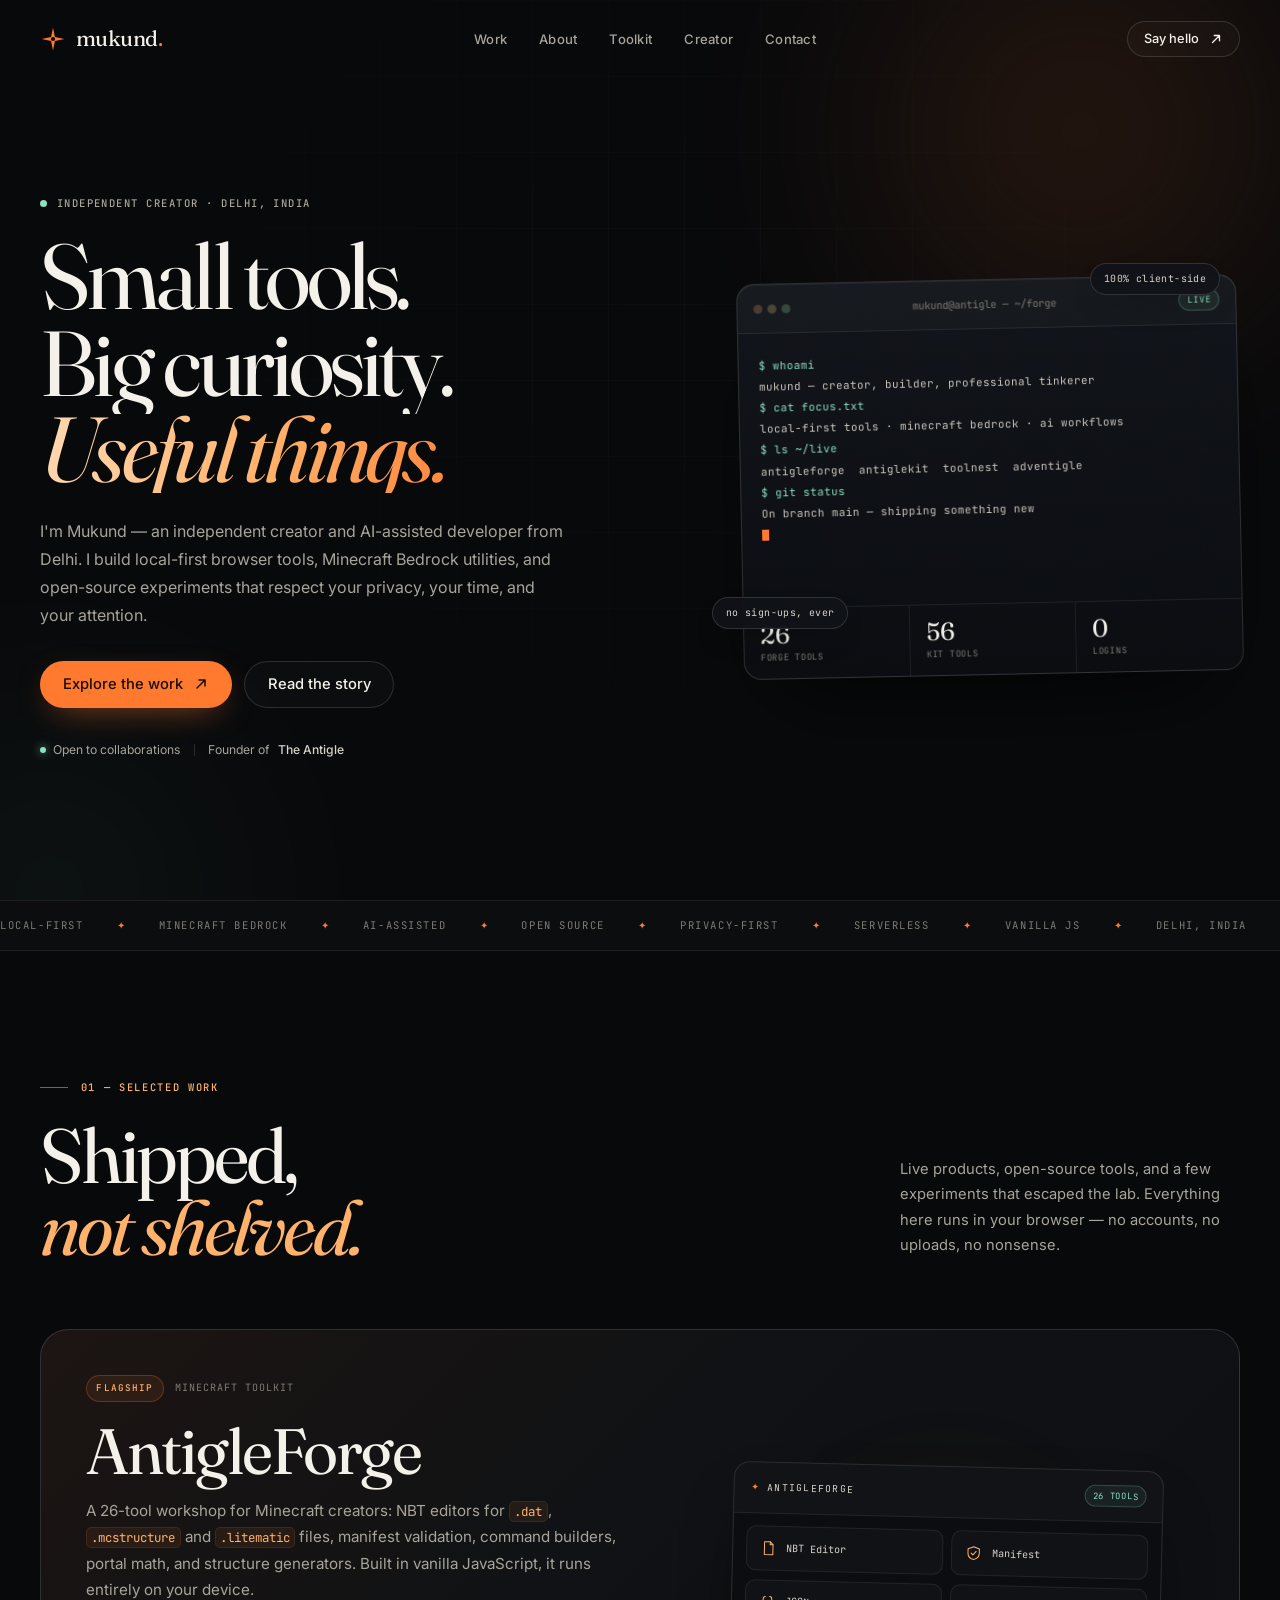
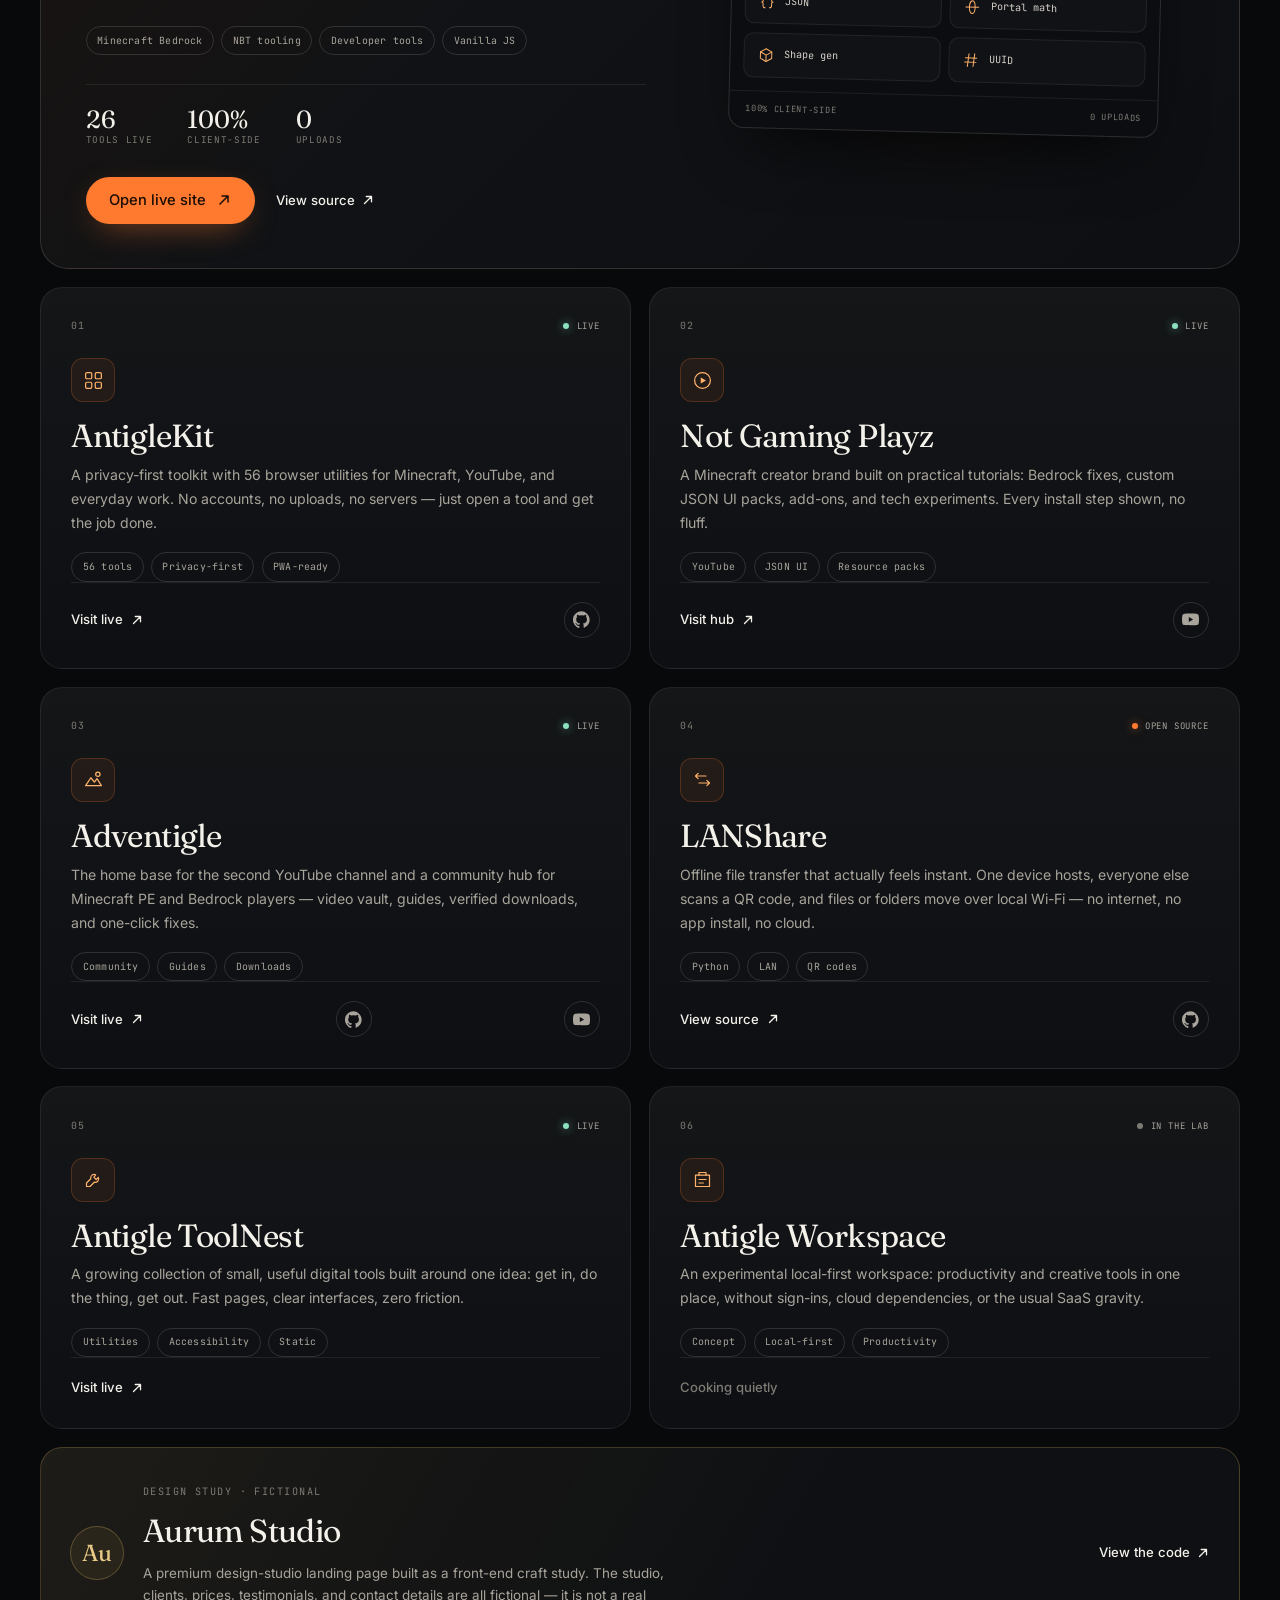
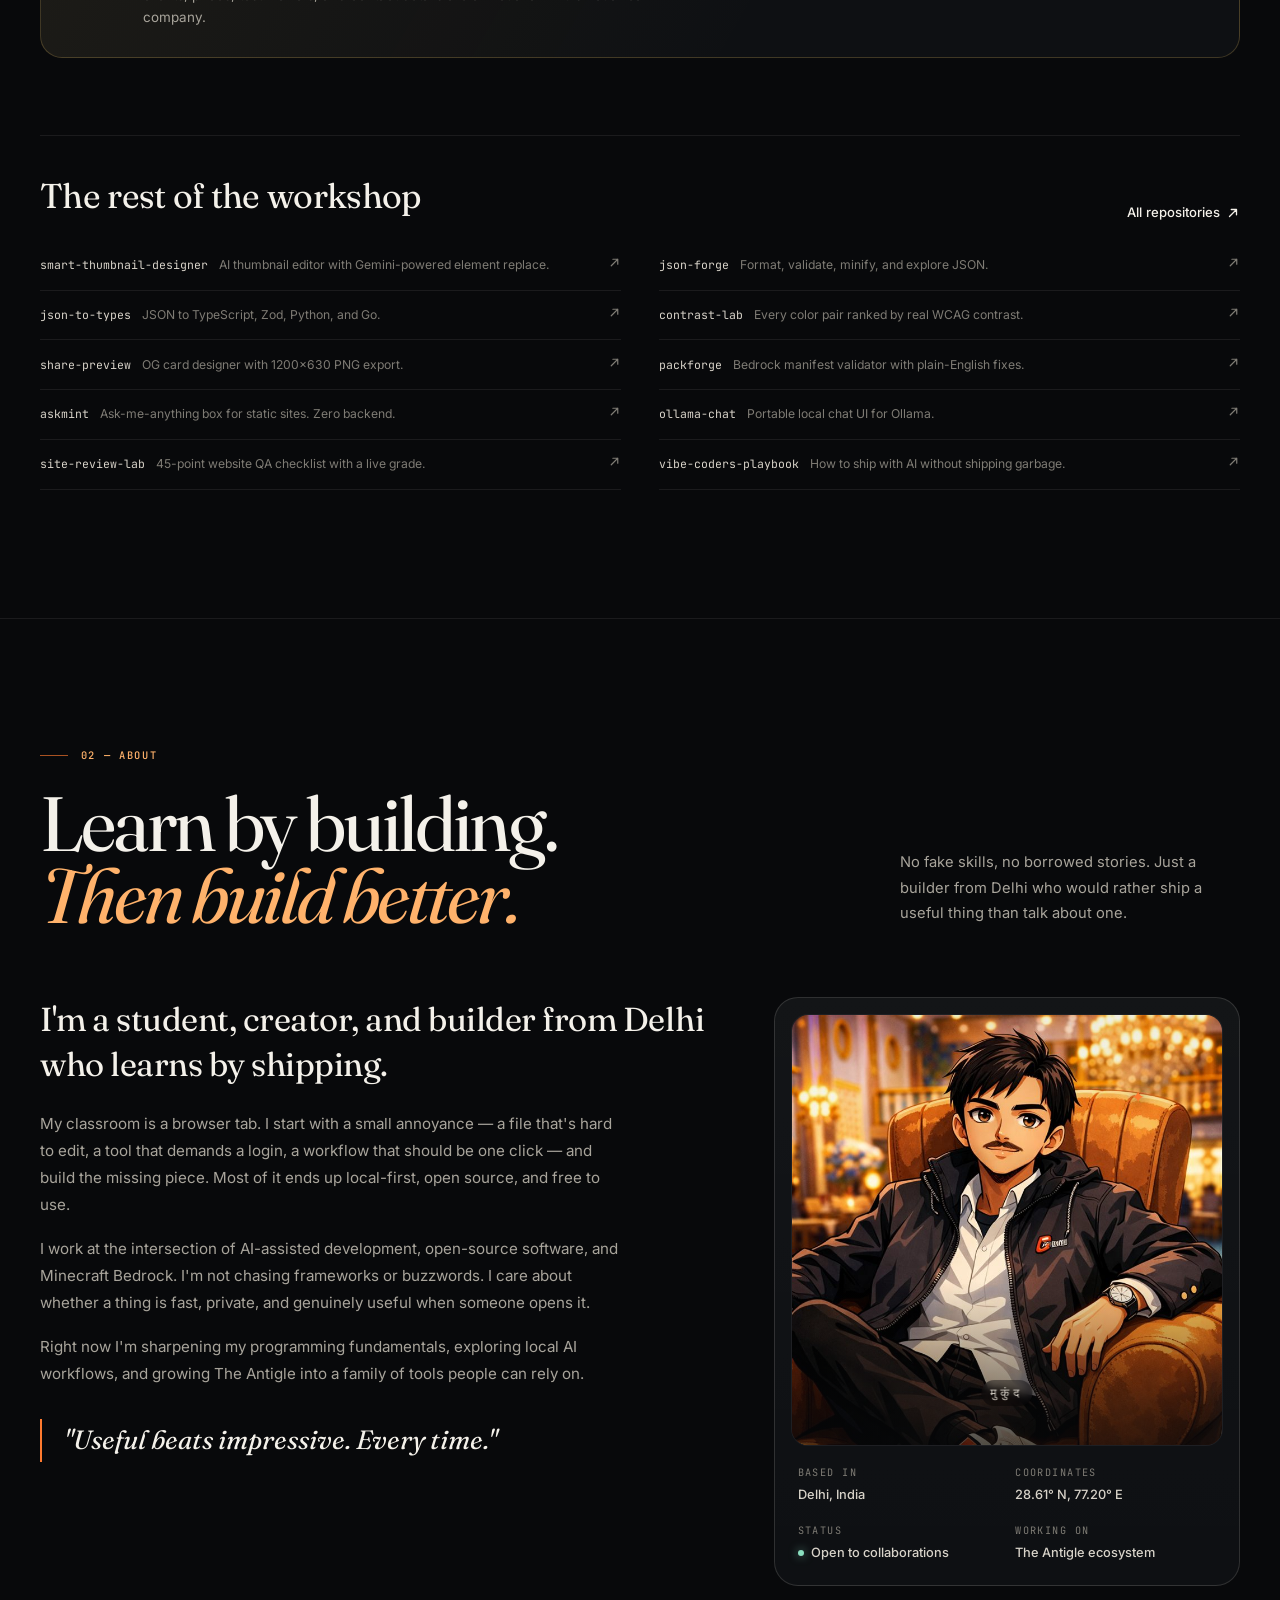
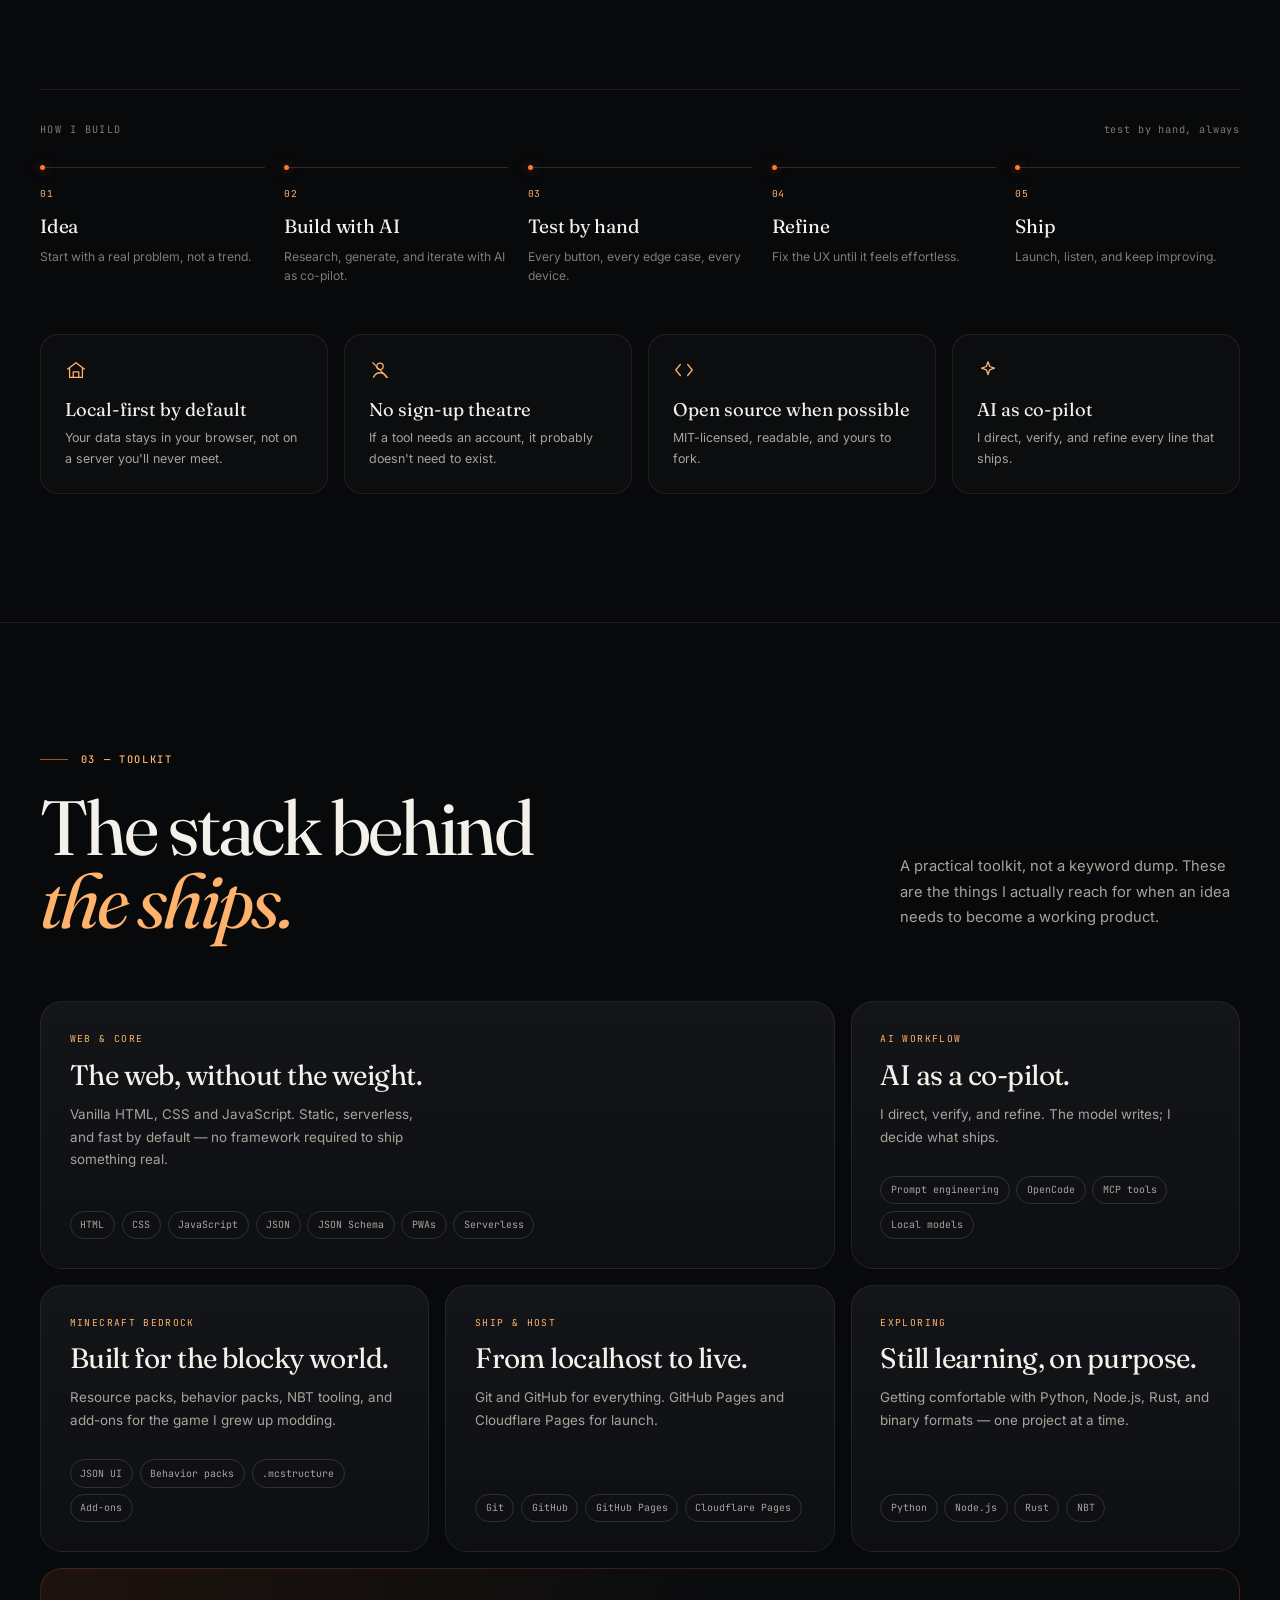
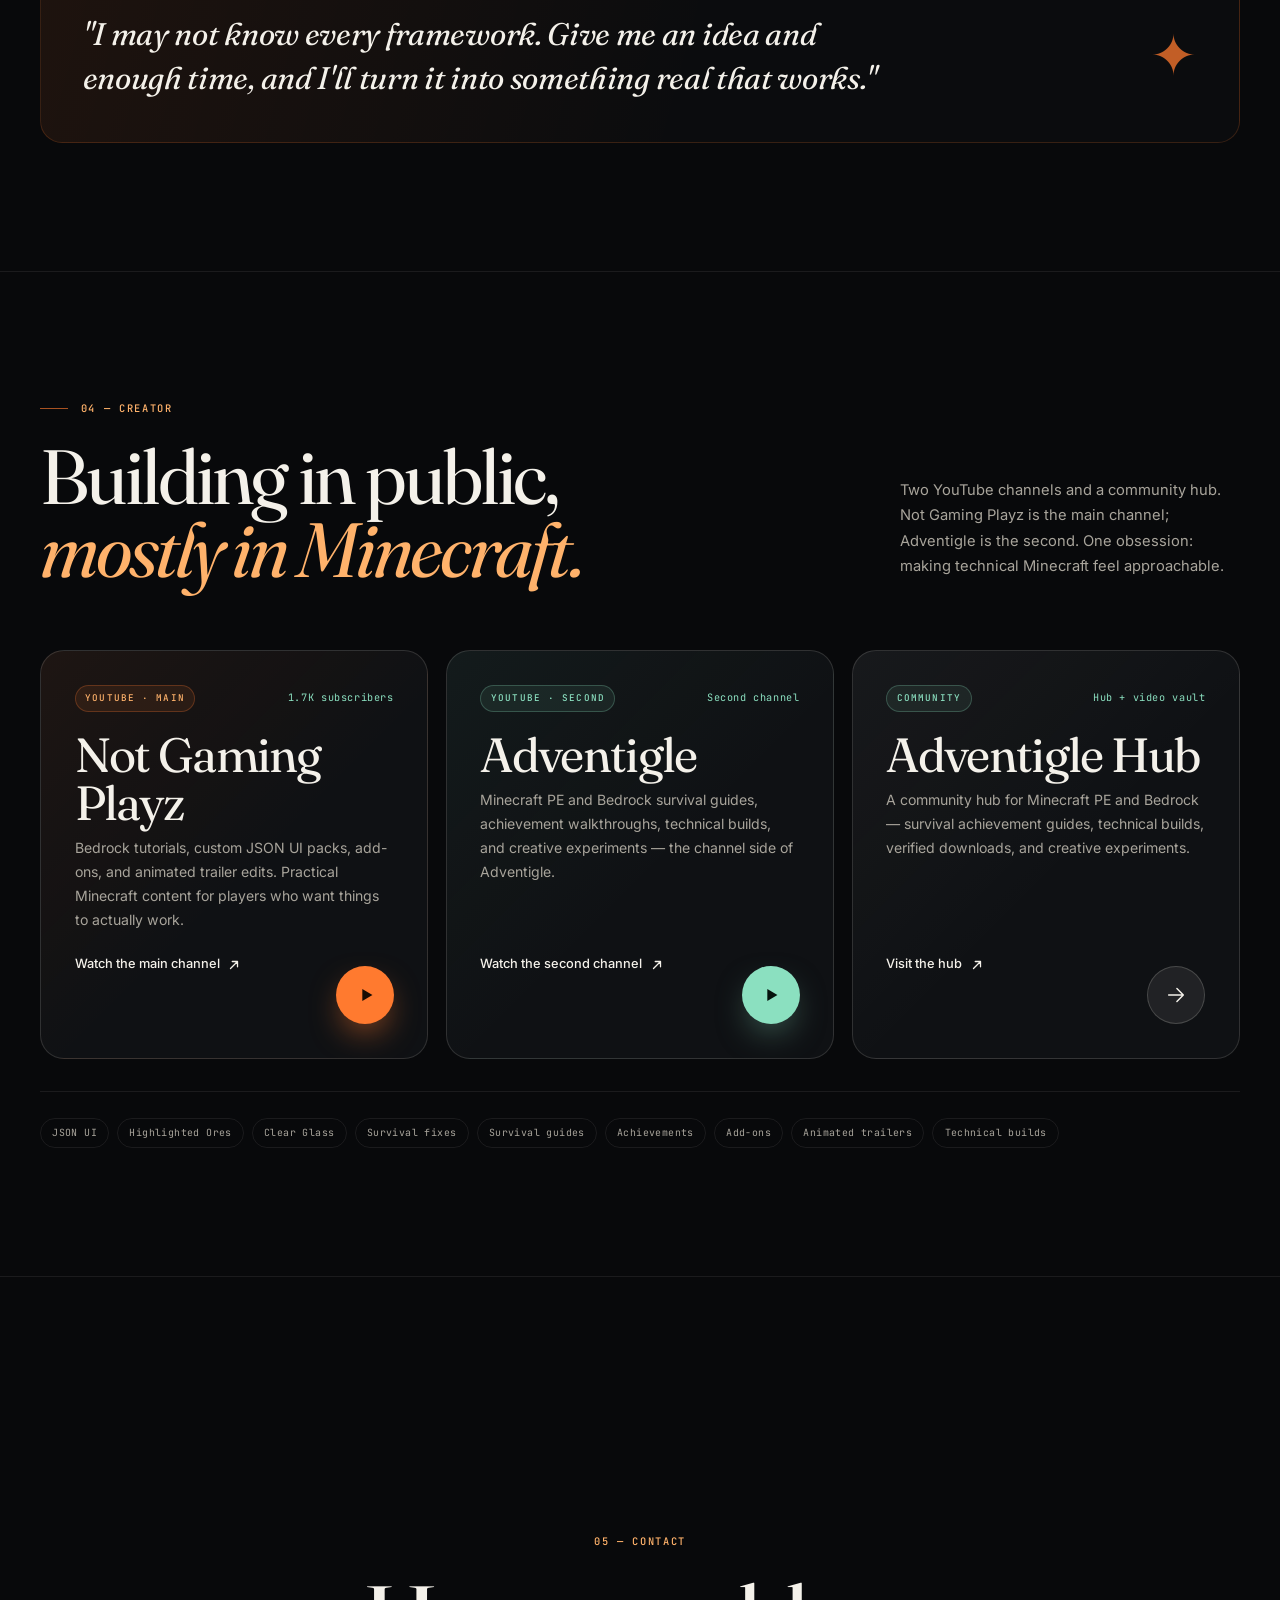
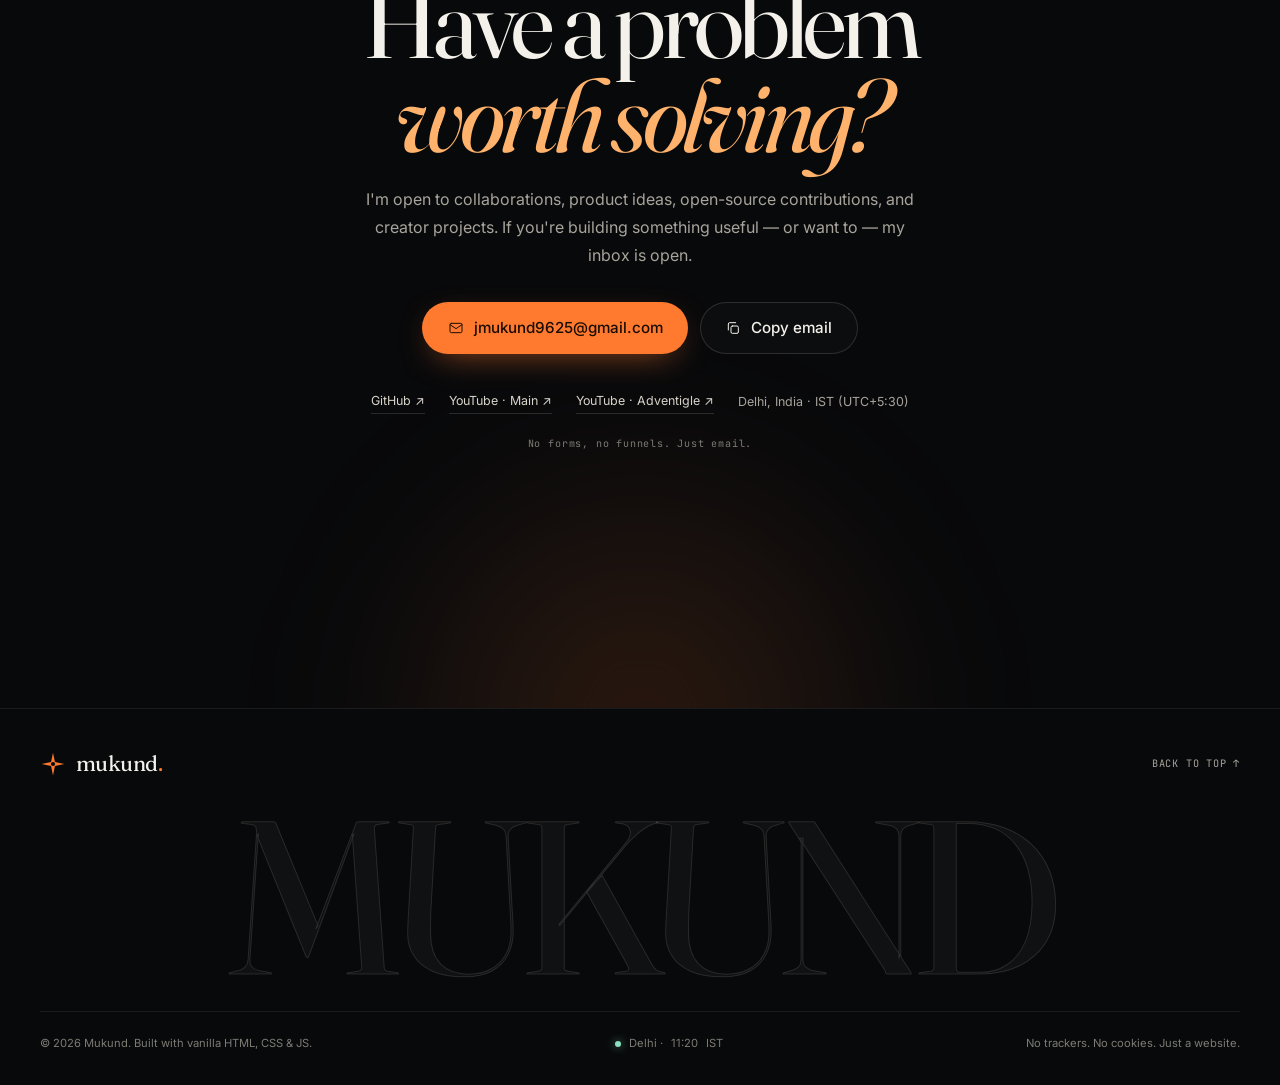
==== index.html @ a10d0729 "Add files via upload" ====
<!DOCTYPE html>
<html lang="en">
<head>
  <meta charset="UTF-8">
  <meta name="viewport" content="width=device-width, initial-scale=1.0">
  <title>Mukund — Independent Creator &amp; AI-Assisted Developer</title>
  <meta name="description" content="Mukund is an independent creator and AI-assisted developer from Delhi, building local-first browser tools, Minecraft Bedrock utilities, and open-source experiments under The Antigle. Creator of Not Gaming Playz and Adventigle.">
  <meta name="author" content="Mukund">
  <meta name="theme-color" content="#08090b">

  <meta property="og:type" content="website">
  <meta property="og:title" content="Mukund — Small tools. Big curiosity. Useful things.">
  <meta property="og:description" content="Independent creator and AI-assisted developer from Delhi. Building local-first browser tools, Minecraft Bedrock utilities, and open-source experiments. Creator of Not Gaming Playz and Adventigle.">
  <meta property="og:image" content="assets/og.png">
  <meta property="og:image:width" content="1200">
  <meta property="og:image:height" content="630">
  <meta property="og:site_name" content="Mukund">
  <meta name="twitter:card" content="summary_large_image">
  <meta name="twitter:title" content="Mukund — Small tools. Big curiosity. Useful things.">
  <meta name="twitter:description" content="Independent creator and AI-assisted developer from Delhi. Building local-first browser tools, Minecraft Bedrock utilities, and open-source experiments. Creator of Not Gaming Playz and Adventigle.">
  <meta name="twitter:image" content="assets/og.png">

  <link rel="icon" type="image/svg+xml" href="assets/favicon.svg">
  <link rel="preconnect" href="https://fonts.googleapis.com">
  <link rel="preconnect" href="https://fonts.gstatic.com" crossorigin>
  <link href="https://fonts.googleapis.com/css2?family=Fraunces:ital,opsz,wght@0,9..144,300..600;1,9..144,300..600&family=Inter:wght@400;500;600&family=JetBrains+Mono:wght@400;500&display=swap" rel="stylesheet">
  <link rel="stylesheet" href="css/styles.css">
  <script>document.documentElement.classList.add('js');</script>

  <script type="application/ld+json">
  {
    "@context": "https://schema.org",
    "@type": "Person",
    "name": "Mukund",
    "alternateName": "mukund-buddy",
    "jobTitle": "Independent Creator & AI-Assisted Developer",
    "description": "Independent creator and AI-assisted developer from Delhi building local-first browser tools, Minecraft Bedrock utilities, and open-source experiments under The Antigle. Creator of Not Gaming Playz and Adventigle.",
    "email": "mailto:jmukund9625@gmail.com",
    "address": {
      "@type": "PostalAddress",
      "addressLocality": "Delhi",
      "addressCountry": "IN"
    },
    "sameAs": [
      "https://github.com/mukund-buddy",
      "https://www.youtube.com/@notgamingplayz",
      "https://www.youtube.com/@adventigle",
      "https://not-gaming-playz.pages.dev/",
      "https://antigleforge.pages.dev/",
      "https://mukund-buddy.github.io/AntigleKit/",
      "https://mukund-buddy.github.io/Adventigle/index.html"
    ]
  }
  </script>
</head>
<body id="top">
  <a class="skip-link" href="#main">Skip to content</a>

  <header class="site-header">
    <div class="header-inner container">
      <a class="brand" href="#top" aria-label="Mukund — back to top">
        <svg class="brand-mark" viewBox="0 0 32 32" fill="none" aria-hidden="true">
          <path d="M16 2l2.4 11.6L30 16l-11.6 2.4L16 30l-2.4-11.6L2 16l11.6-2.4L16 2z" fill="currentColor"/>
          <circle cx="16" cy="16" r="2.6" fill="#08090b"/>
        </svg>
        <span class="brand-name">mukund<span class="brand-dot">.</span></span>
      </a>

      <nav class="site-nav" aria-label="Primary">
        <a href="#work">Work</a>
        <a href="#about">About</a>
        <a href="#toolkit">Toolkit</a>
        <a href="#creator">Creator</a>
        <a href="#contact">Contact</a>
      </nav>

      <div class="header-actions">
        <a class="btn btn-small btn-ghost header-cta" href="mailto:jmukund9625@gmail.com">
          Say hello
          <svg viewBox="0 0 16 16" fill="none" stroke="currentColor" stroke-width="1.5" stroke-linecap="round" stroke-linejoin="round" aria-hidden="true"><path d="M4 12L12 4M6 4h6v6"/></svg>
        </a>
        <button class="menu-toggle" type="button" aria-expanded="false" aria-controls="mobile-menu" aria-label="Open menu">
          <span class="menu-line"></span>
          <span class="menu-line"></span>
        </button>
      </div>
    </div>
    <div class="scroll-progress" aria-hidden="true"><span></span></div>
  </header>

  <div class="mobile-menu" id="mobile-menu" aria-hidden="true" inert>
    <nav class="mobile-nav" aria-label="Mobile">
      <a href="#work"><span>01</span>Work</a>
      <a href="#about"><span>02</span>About</a>
      <a href="#toolkit"><span>03</span>Toolkit</a>
      <a href="#creator"><span>04</span>Creator</a>
      <a href="#contact"><span>05</span>Contact</a>
    </nav>
    <div class="mobile-menu-foot">
      <a href="mailto:jmukund9625@gmail.com">jmukund9625@gmail.com</a>
      <div class="mobile-socials">
        <a href="https://github.com/mukund-buddy" target="_blank" rel="noopener">GitHub</a>
        <a href="https://www.youtube.com/@notgamingplayz" target="_blank" rel="noopener">YouTube · Main</a>
        <a href="https://www.youtube.com/@adventigle" target="_blank" rel="noopener">YouTube · Adventigle</a>
      </div>
      <p>Delhi, India · Open to collaborations</p>
    </div>
  </div>

  <main id="main">
    <section class="hero" aria-labelledby="hero-title">
      <div class="hero-bg" aria-hidden="true">
        <div class="hero-grid"></div>
        <div class="glow glow-1"></div>
        <div class="glow glow-2"></div>
        <div class="hero-cursor" id="hero-cursor"></div>
      </div>

      <div class="container hero-inner">
        <div class="hero-copy">
          <p class="eyebrow"><span class="pulse-dot"></span> Independent creator · Delhi, India</p>
          <h1 class="hero-title" id="hero-title">
            <span class="line"><span>Small tools.</span></span>
            <span class="line"><span>Big curiosity.</span></span>
            <span class="line"><span class="accent-italic">Useful things.</span></span>
          </h1>
          <p class="hero-lede">I'm Mukund — an independent creator and AI-assisted developer from Delhi. I build local-first browser tools, Minecraft Bedrock utilities, and open-source experiments that respect your privacy, your time, and your attention.</p>
          <div class="hero-actions">
            <a class="btn btn-primary" href="#work">
              Explore the work
              <svg viewBox="0 0 16 16" fill="none" stroke="currentColor" stroke-width="1.5" stroke-linecap="round" stroke-linejoin="round" aria-hidden="true"><path d="M4 12L12 4M6 4h6v6"/></svg>
            </a>
            <a class="btn btn-ghost" href="#about">Read the story</a>
          </div>
          <div class="hero-meta">
            <span><span class="meta-dot"></span> Open to collaborations</span>
            <span class="meta-sep" aria-hidden="true"></span>
            <span>Founder of <strong>The Antigle</strong></span>
          </div>
        </div>

        <div class="hero-visual">
          <div class="console-card" data-reveal>
            <div class="console-bar">
              <span class="console-dots" aria-hidden="true"><i></i><i></i><i></i></span>
              <span class="console-title">mukund@antigle — ~/forge</span>
              <span class="console-badge">live</span>
            </div>
            <div class="console-body" role="img" aria-label="Terminal showing Mukund's profile: creator and builder; focus on local-first tools, Minecraft Bedrock and AI workflows; live projects AntigleForge, AntigleKit, ToolNest and Adventigle; currently shipping something new.">
              <div class="terminal-line cmd" data-text="$ whoami"></div>
              <div class="terminal-line out" data-text="mukund — creator, builder, professional tinkerer"></div>
              <div class="terminal-line cmd" data-text="$ cat focus.txt"></div>
              <div class="terminal-line out" data-text="local-first tools · minecraft bedrock · ai workflows"></div>
              <div class="terminal-line cmd" data-text="$ ls ~/live"></div>
              <div class="terminal-line out" data-text="antigleforge  antiglekit  toolnest  adventigle"></div>
              <div class="terminal-line cmd" data-text="$ git status"></div>
              <div class="terminal-line out" data-text="On branch main — shipping something new"></div>
              <div class="terminal-line"><span class="terminal-cursor" aria-hidden="true"></span></div>
            </div>
            <div class="console-stats">
              <div><strong data-count="26">26</strong><span>Forge tools</span></div>
              <div><strong data-count="56">56</strong><span>Kit tools</span></div>
              <div><strong>0</strong><span>Logins</span></div>
            </div>
          </div>
          <span class="floating-tag floating-tag-1">100% client-side</span>
          <span class="floating-tag floating-tag-2">no sign-ups, ever</span>
        </div>
      </div>
    </section>

    <div class="ticker" aria-hidden="true">
      <div class="ticker-track">
        <span>Local-first</span><i>✦</i><span>Minecraft Bedrock</span><i>✦</i><span>AI-assisted</span><i>✦</i><span>Open source</span><i>✦</i><span>Privacy-first</span><i>✦</i><span>Serverless</span><i>✦</i><span>Vanilla JS</span><i>✦</i><span>Delhi, India</span><i>✦</i>
      </div>
      <div class="ticker-track">
        <span>Local-first</span><i>✦</i><span>Minecraft Bedrock</span><i>✦</i><span>AI-assisted</span><i>✦</i><span>Open source</span><i>✦</i><span>Privacy-first</span><i>✦</i><span>Serverless</span><i>✦</i><span>Vanilla JS</span><i>✦</i><span>Delhi, India</span><i>✦</i>
      </div>
    </div>

    <section class="section work" id="work" aria-labelledby="work-title">
      <div class="container">
        <div class="section-head" data-reveal>
          <p class="section-index">01 — Selected work</p>
          <div class="section-head-row">
            <h2 id="work-title">Shipped,<br><em>not shelved.</em></h2>
            <p class="section-note">Live products, open-source tools, and a few experiments that escaped the lab. Everything here runs in your browser — no accounts, no uploads, no nonsense.</p>
          </div>
        </div>

        <article class="feature-card spotlight" data-reveal>
          <div class="feature-copy">
            <div class="card-kicker"><span class="badge">Flagship</span> Minecraft toolkit</div>
            <h3>AntigleForge</h3>
            <p>A 26-tool workshop for Minecraft creators: NBT editors for <code>.dat</code>, <code>.mcstructure</code> and <code>.litematic</code> files, manifest validation, command builders, portal math, and structure generators. Built in vanilla JavaScript, it runs entirely on your device.</p>
            <ul class="tag-list" aria-label="AntigleForge traits">
              <li>Minecraft Bedrock</li>
              <li>NBT tooling</li>
              <li>Developer tools</li>
              <li>Vanilla JS</li>
            </ul>
            <div class="feature-stats">
              <div><strong>26</strong><span>tools live</span></div>
              <div><strong>100%</strong><span>client-side</span></div>
              <div><strong>0</strong><span>uploads</span></div>
            </div>
            <div class="card-actions">
              <a class="btn btn-primary" href="https://antigleforge.pages.dev/" target="_blank" rel="noopener">
                Open live site
                <svg viewBox="0 0 16 16" fill="none" stroke="currentColor" stroke-width="1.5" stroke-linecap="round" stroke-linejoin="round" aria-hidden="true"><path d="M4 12L12 4M6 4h6v6"/></svg>
              </a>
              <a class="text-link" href="https://github.com/mukund-buddy/AntigleForge" target="_blank" rel="noopener">
                View source
                <svg viewBox="0 0 16 16" fill="none" stroke="currentColor" stroke-width="1.5" stroke-linecap="round" stroke-linejoin="round" aria-hidden="true"><path d="M4 12L12 4M6 4h6v6"/></svg>
              </a>
            </div>
          </div>

          <div class="feature-visual" aria-hidden="true">
            <div class="forge-window">
              <div class="forge-top">
                <span class="forge-logo"><span class="forge-spark">✦</span> ANTIGLEFORGE</span>
                <span class="forge-pill">26 tools</span>
              </div>
              <div class="forge-grid">
                <div class="forge-tile">
                  <svg viewBox="0 0 24 24" fill="none" stroke="currentColor" stroke-width="1.4" stroke-linecap="round" stroke-linejoin="round"><path d="M6 3h8l4 4v14H6z"/><path d="M14 3v4h4"/></svg>
                  <span>NBT Editor</span>
                </div>
                <div class="forge-tile">
                  <svg viewBox="0 0 24 24" fill="none" stroke="currentColor" stroke-width="1.4" stroke-linecap="round" stroke-linejoin="round"><path d="M12 3l8 3v6c0 5-3.5 8-8 9-4.5-1-8-4-8-9V6z"/><path d="M8.5 12l2.5 2.5 4.5-5"/></svg>
                  <span>Manifest</span>
                </div>
                <div class="forge-tile">
                  <svg viewBox="0 0 24 24" fill="none" stroke="currentColor" stroke-width="1.4" stroke-linecap="round" stroke-linejoin="round"><path d="M9 4c-2 0-3 1-3 3v3c0 1.5-.5 2-2 2 1.5 0 2 .5 2 2v3c0 2 1 3 3 3"/><path d="M15 4c2 0 3 1 3 3v3c0 1.5.5 2 2 2-1.5 0-2 .5-2 2v3c0 2-1 3-3 3"/></svg>
                  <span>JSON</span>
                </div>
                <div class="forge-tile">
                  <svg viewBox="0 0 24 24" fill="none" stroke="currentColor" stroke-width="1.4" stroke-linecap="round" stroke-linejoin="round"><ellipse cx="12" cy="12" rx="4" ry="9"/><path d="M3 12h18"/></svg>
                  <span>Portal math</span>
                </div>
                <div class="forge-tile">
                  <svg viewBox="0 0 24 24" fill="none" stroke="currentColor" stroke-width="1.4" stroke-linecap="round" stroke-linejoin="round"><path d="M12 3l8 4.5v9L12 21l-8-4.5v-9z"/><path d="M12 12l8-4.5M12 12v9M12 12L4 7.5"/></svg>
                  <span>Shape gen</span>
                </div>
                <div class="forge-tile">
                  <svg viewBox="0 0 24 24" fill="none" stroke="currentColor" stroke-width="1.4" stroke-linecap="round" stroke-linejoin="round"><path d="M9 3L7 21M17 3l-2 18M4 9h16M3 15h16"/></svg>
                  <span>UUID</span>
                </div>
              </div>
              <div class="forge-foot"><span>100% client-side</span><span>0 uploads</span></div>
            </div>
          </div>
        </article>

        <div class="project-grid">
          <article class="project-card spotlight" data-reveal>
            <div class="project-top">
              <span class="project-num">01</span>
              <span class="project-status"><span class="dot"></span> Live</span>
            </div>
            <div class="project-icon" aria-hidden="true">
              <svg viewBox="0 0 24 24" fill="none" stroke="currentColor" stroke-width="1.4" stroke-linecap="round" stroke-linejoin="round"><rect x="3" y="3" width="7" height="7" rx="1.5"/><rect x="14" y="3" width="7" height="7" rx="1.5"/><rect x="3" y="14" width="7" height="7" rx="1.5"/><rect x="14" y="14" width="7" height="7" rx="1.5"/></svg>
            </div>
            <h3><a href="https://mukund-buddy.github.io/AntigleKit/#/" target="_blank" rel="noopener">AntigleKit</a></h3>
            <p>A privacy-first toolkit with 56 browser utilities for Minecraft, YouTube, and everyday work. No accounts, no uploads, no servers — just open a tool and get the job done.</p>
            <ul class="tag-list" aria-label="AntigleKit traits">
              <li>56 tools</li>
              <li>Privacy-first</li>
              <li>PWA-ready</li>
            </ul>
            <div class="project-foot">
              <a class="text-link" href="https://mukund-buddy.github.io/AntigleKit/#/" target="_blank" rel="noopener">Visit live <svg viewBox="0 0 16 16" fill="none" stroke="currentColor" stroke-width="1.5" stroke-linecap="round" stroke-linejoin="round" aria-hidden="true"><path d="M4 12L12 4M6 4h6v6"/></svg></a>
              <a class="icon-link" href="https://github.com/mukund-buddy/AntigleKit" target="_blank" rel="noopener" aria-label="AntigleKit on GitHub">
                <svg viewBox="0 0 24 24" fill="currentColor" aria-hidden="true"><path d="M12 .5a12 12 0 0 0-3.8 23.4c.6.1.8-.3.8-.6v-2.2c-3.3.7-4-1.6-4-1.6-.6-1.4-1.4-1.8-1.4-1.8-1.1-.8.1-.8.1-.8 1.2.1 1.9 1.3 1.9 1.3 1.1 1.9 2.9 1.3 3.6 1 .1-.8.4-1.3.8-1.6-2.7-.3-5.5-1.3-5.5-5.9 0-1.3.5-2.4 1.2-3.2-.1-.3-.5-1.5.1-3.2 0 0 1-.3 3.3 1.2a11.5 11.5 0 0 1 6 0c2.3-1.5 3.3-1.2 3.3-1.2.6 1.7.2 2.9.1 3.2.8.8 1.2 1.9 1.2 3.2 0 4.6-2.8 5.6-5.5 5.9.4.4.8 1.1.8 2.2v3.3c0 .3.2.7.8.6A12 12 0 0 0 12 .5z"/></svg>
              </a>
            </div>
          </article>

          <article class="project-card spotlight" data-reveal>
            <div class="project-top">
              <span class="project-num">02</span>
              <span class="project-status"><span class="dot"></span> Live</span>
            </div>
            <div class="project-icon" aria-hidden="true">
              <svg viewBox="0 0 24 24" fill="none" stroke="currentColor" stroke-width="1.4" stroke-linecap="round" stroke-linejoin="round"><circle cx="12" cy="12" r="9"/><path d="M10 8.5l6 3.5-6 3.5z" fill="currentColor" stroke="none"/></svg>
            </div>
            <h3><a href="https://not-gaming-playz.pages.dev/" target="_blank" rel="noopener">Not Gaming Playz</a></h3>
            <p>A Minecraft creator brand built on practical tutorials: Bedrock fixes, custom JSON UI packs, add-ons, and tech experiments. Every install step shown, no fluff.</p>
            <ul class="tag-list" aria-label="Not Gaming Playz traits">
              <li>YouTube</li>
              <li>JSON UI</li>
              <li>Resource packs</li>
            </ul>
            <div class="project-foot">
              <a class="text-link" href="https://not-gaming-playz.pages.dev/" target="_blank" rel="noopener">Visit hub <svg viewBox="0 0 16 16" fill="none" stroke="currentColor" stroke-width="1.5" stroke-linecap="round" stroke-linejoin="round" aria-hidden="true"><path d="M4 12L12 4M6 4h6v6"/></svg></a>
              <a class="icon-link" href="https://www.youtube.com/@notgamingplayz" target="_blank" rel="noopener" aria-label="Not Gaming Playz on YouTube">
                <svg viewBox="0 0 24 24" fill="currentColor" aria-hidden="true"><path d="M23.5 6.2a3 3 0 0 0-2.1-2.1C19.5 3.6 12 3.6 12 3.6s-7.5 0-9.4.5A3 3 0 0 0 .5 6.2 31 31 0 0 0 0 12a31 31 0 0 0 .5 5.8 3 3 0 0 0 2.1 2.1c1.9.5 9.4.5 9.4.5s7.5 0 9.4-.5a3 3 0 0 0 2.1-2.1A31 31 0 0 0 24 12a31 31 0 0 0-.5-5.8zM9.6 15.6V8.4L15.8 12z"/></svg>
              </a>
            </div>
          </article>

          <article class="project-card spotlight" data-reveal>
            <div class="project-top">
              <span class="project-num">03</span>
              <span class="project-status"><span class="dot"></span> Live</span>
            </div>
            <div class="project-icon" aria-hidden="true">
              <svg viewBox="0 0 24 24" fill="none" stroke="currentColor" stroke-width="1.4" stroke-linecap="round" stroke-linejoin="round"><path d="M3 19l6-9 4 5 3-4 5 8z"/><circle cx="17" cy="6" r="2.5"/></svg>
            </div>
            <h3><a href="https://mukund-buddy.github.io/Adventigle/index.html" target="_blank" rel="noopener">Adventigle</a></h3>
            <p>The home base for the second YouTube channel and a community hub for Minecraft PE and Bedrock players — video vault, guides, verified downloads, and one-click fixes.</p>
            <ul class="tag-list" aria-label="Adventigle traits">
              <li>Community</li>
              <li>Guides</li>
              <li>Downloads</li>
            </ul>
            <div class="project-foot">
              <a class="text-link" href="https://mukund-buddy.github.io/Adventigle/index.html" target="_blank" rel="noopener">Visit live <svg viewBox="0 0 16 16" fill="none" stroke="currentColor" stroke-width="1.5" stroke-linecap="round" stroke-linejoin="round" aria-hidden="true"><path d="M4 12L12 4M6 4h6v6"/></svg></a>
              <a class="icon-link" href="https://github.com/mukund-buddy/Adventigle" target="_blank" rel="noopener" aria-label="Adventigle on GitHub">
                <svg viewBox="0 0 24 24" fill="currentColor" aria-hidden="true"><path d="M12 .5a12 12 0 0 0-3.8 23.4c.6.1.8-.3.8-.6v-2.2c-3.3.7-4-1.6-4-1.6-.6-1.4-1.4-1.8-1.4-1.8-1.1-.8.1-.8.1-.8 1.2.1 1.9 1.3 1.9 1.3 1.1 1.9 2.9 1.3 3.6 1 .1-.8.4-1.3.8-1.6-2.7-.3-5.5-1.3-5.5-5.9 0-1.3.5-2.4 1.2-3.2-.1-.3-.5-1.5.1-3.2 0 0 1-.3 3.3 1.2a11.5 11.5 0 0 1 6 0c2.3-1.5 3.3-1.2 3.3-1.2.6 1.7.2 2.9.1 3.2.8.8 1.2 1.9 1.2 3.2 0 4.6-2.8 5.6-5.5 5.9.4.4.8 1.1.8 2.2v3.3c0 .3.2.7.8.6A12 12 0 0 0 12 .5z"/></svg>
              </a>
              <a class="icon-link" href="https://www.youtube.com/@adventigle" target="_blank" rel="noopener" aria-label="Adventigle on YouTube">
                <svg viewBox="0 0 24 24" fill="currentColor" aria-hidden="true"><path d="M23.5 6.2a3 3 0 0 0-2.1-2.1C19.5 3.6 12 3.6 12 3.6s-7.5 0-9.4.5A3 3 0 0 0 .5 6.2 31 31 0 0 0 0 12a31 31 0 0 0 .5 5.8 3 3 0 0 0 2.1 2.1c1.9.5 9.4.5 9.4.5s7.5 0 9.4-.5a3 3 0 0 0 2.1-2.1A31 31 0 0 0 24 12a31 31 0 0 0-.5-5.8zM9.6 15.6V8.4L15.8 12z"/></svg>
              </a>
            </div>
          </article>

          <article class="project-card spotlight" data-reveal>
            <div class="project-top">
              <span class="project-num">04</span>
              <span class="project-status project-status--ember"><span class="dot"></span> Open source</span>
            </div>
            <div class="project-icon" aria-hidden="true">
              <svg viewBox="0 0 24 24" fill="none" stroke="currentColor" stroke-width="1.4" stroke-linecap="round" stroke-linejoin="round"><path d="M4 8h12M4 8l3-3M4 8l3 3"/><path d="M20 16H8M20 16l-3-3M20 16l-3 3"/></svg>
            </div>
            <h3><a href="https://github.com/mukund-buddy/lanshare" target="_blank" rel="noopener">LANShare</a></h3>
            <p>Offline file transfer that actually feels instant. One device hosts, everyone else scans a QR code, and files or folders move over local Wi-Fi — no internet, no app install, no cloud.</p>
            <ul class="tag-list" aria-label="LANShare traits">
              <li>Python</li>
              <li>LAN</li>
              <li>QR codes</li>
            </ul>
            <div class="project-foot">
              <a class="text-link" href="https://github.com/mukund-buddy/lanshare" target="_blank" rel="noopener">View source <svg viewBox="0 0 16 16" fill="none" stroke="currentColor" stroke-width="1.5" stroke-linecap="round" stroke-linejoin="round" aria-hidden="true"><path d="M4 12L12 4M6 4h6v6"/></svg></a>
              <a class="icon-link" href="https://github.com/mukund-buddy/lanshare" target="_blank" rel="noopener" aria-label="LANShare on GitHub">
                <svg viewBox="0 0 24 24" fill="currentColor" aria-hidden="true"><path d="M12 .5a12 12 0 0 0-3.8 23.4c.6.1.8-.3.8-.6v-2.2c-3.3.7-4-1.6-4-1.6-.6-1.4-1.4-1.8-1.4-1.8-1.1-.8.1-.8.1-.8 1.2.1 1.9 1.3 1.9 1.3 1.1 1.9 2.9 1.3 3.6 1 .1-.8.4-1.3.8-1.6-2.7-.3-5.5-1.3-5.5-5.9 0-1.3.5-2.4 1.2-3.2-.1-.3-.5-1.5.1-3.2 0 0 1-.3 3.3 1.2a11.5 11.5 0 0 1 6 0c2.3-1.5 3.3-1.2 3.3-1.2.6 1.7.2 2.9.1 3.2.8.8 1.2 1.9 1.2 3.2 0 4.6-2.8 5.6-5.5 5.9.4.4.8 1.1.8 2.2v3.3c0 .3.2.7.8.6A12 12 0 0 0 12 .5z"/></svg>
              </a>
            </div>
          </article>

          <article class="project-card spotlight" data-reveal>
            <div class="project-top">
              <span class="project-num">05</span>
              <span class="project-status"><span class="dot"></span> Live</span>
            </div>
            <div class="project-icon" aria-hidden="true">
              <svg viewBox="0 0 24 24" fill="none" stroke="currentColor" stroke-width="1.4" stroke-linecap="round" stroke-linejoin="round"><path d="M14.5 6.5a4 4 0 0 0-5.6 4.6L4 16v4h4l4.9-4.9a4 4 0 0 0 4.6-5.6l-2.5 2.5-2.5-2.5z"/></svg>
            </div>
            <h3><a href="https://antigle-toolnest.pages.dev/" target="_blank" rel="noopener">Antigle ToolNest</a></h3>
            <p>A growing collection of small, useful digital tools built around one idea: get in, do the thing, get out. Fast pages, clear interfaces, zero friction.</p>
            <ul class="tag-list" aria-label="Antigle ToolNest traits">
              <li>Utilities</li>
              <li>Accessibility</li>
              <li>Static</li>
            </ul>
            <div class="project-foot">
              <a class="text-link" href="https://antigle-toolnest.pages.dev/" target="_blank" rel="noopener">Visit live <svg viewBox="0 0 16 16" fill="none" stroke="currentColor" stroke-width="1.5" stroke-linecap="round" stroke-linejoin="round" aria-hidden="true"><path d="M4 12L12 4M6 4h6v6"/></svg></a>
            </div>
          </article>

          <article class="project-card spotlight" data-reveal>
            <div class="project-top">
              <span class="project-num">06</span>
              <span class="project-status project-status--muted"><span class="dot"></span> In the lab</span>
            </div>
            <div class="project-icon" aria-hidden="true">
              <svg viewBox="0 0 24 24" fill="none" stroke="currentColor" stroke-width="1.4" stroke-linecap="round" stroke-linejoin="round"><path d="M4 7h16v13H4z"/><path d="M8 7V4h8v3M8 12h8M8 16h5"/></svg>
            </div>
            <h3>Antigle Workspace</h3>
            <p>An experimental local-first workspace: productivity and creative tools in one place, without sign-ins, cloud dependencies, or the usual SaaS gravity.</p>
            <ul class="tag-list" aria-label="Antigle Workspace traits">
              <li>Concept</li>
              <li>Local-first</li>
              <li>Productivity</li>
            </ul>
            <div class="project-foot">
              <span class="text-link text-link--muted">Cooking quietly</span>
            </div>
          </article>
        </div>

        <aside class="concept-study" data-reveal aria-labelledby="concept-title">
          <div class="concept-study-main">
            <span class="concept-study-mark" aria-hidden="true">Au</span>
            <div>
              <span class="label">Design study · fictional</span>
              <h3 id="concept-title">Aurum Studio</h3>
              <p>A premium design-studio landing page built as a front-end craft study. The studio, clients, prices, testimonials, and contact details are all fictional — it is not a real company.</p>
            </div>
          </div>
          <a class="text-link" href="https://github.com/mukund-buddy/aurum-studio" target="_blank" rel="noopener">View the code <svg viewBox="0 0 16 16" fill="none" stroke="currentColor" stroke-width="1.5" stroke-linecap="round" stroke-linejoin="round" aria-hidden="true"><path d="M4 12L12 4M6 4h6v6"/></svg></a>
        </aside>

        <div class="workshop" data-reveal>
          <div class="workshop-head">
            <h3>The rest of the workshop</h3>
            <a class="text-link" href="https://github.com/mukund-buddy?tab=repositories" target="_blank" rel="noopener">All repositories <svg viewBox="0 0 16 16" fill="none" stroke="currentColor" stroke-width="1.5" stroke-linecap="round" stroke-linejoin="round" aria-hidden="true"><path d="M4 12L12 4M6 4h6v6"/></svg></a>
          </div>
          <ul class="workshop-list">
            <li><a href="https://github.com/mukund-buddy/smart-thumbnail-designer" target="_blank" rel="noopener"><span class="ws-name">smart-thumbnail-designer</span><span class="ws-desc">AI thumbnail editor with Gemini-powered element replace.</span><svg viewBox="0 0 16 16" fill="none" stroke="currentColor" stroke-width="1.5" stroke-linecap="round" stroke-linejoin="round" aria-hidden="true"><path d="M4 12L12 4M6 4h6v6"/></svg></a></li>
            <li><a href="https://github.com/mukund-buddy/json-forge" target="_blank" rel="noopener"><span class="ws-name">json-forge</span><span class="ws-desc">Format, validate, minify, and explore JSON.</span><svg viewBox="0 0 16 16" fill="none" stroke="currentColor" stroke-width="1.5" stroke-linecap="round" stroke-linejoin="round" aria-hidden="true"><path d="M4 12L12 4M6 4h6v6"/></svg></a></li>
            <li><a href="https://github.com/mukund-buddy/json-to-types" target="_blank" rel="noopener"><span class="ws-name">json-to-types</span><span class="ws-desc">JSON to TypeScript, Zod, Python, and Go.</span><svg viewBox="0 0 16 16" fill="none" stroke="currentColor" stroke-width="1.5" stroke-linecap="round" stroke-linejoin="round" aria-hidden="true"><path d="M4 12L12 4M6 4h6v6"/></svg></a></li>
            <li><a href="https://github.com/mukund-buddy/contrast-lab" target="_blank" rel="noopener"><span class="ws-name">contrast-lab</span><span class="ws-desc">Every color pair ranked by real WCAG contrast.</span><svg viewBox="0 0 16 16" fill="none" stroke="currentColor" stroke-width="1.5" stroke-linecap="round" stroke-linejoin="round" aria-hidden="true"><path d="M4 12L12 4M6 4h6v6"/></svg></a></li>
            <li><a href="https://github.com/mukund-buddy/share-preview" target="_blank" rel="noopener"><span class="ws-name">share-preview</span><span class="ws-desc">OG card designer with 1200×630 PNG export.</span><svg viewBox="0 0 16 16" fill="none" stroke="currentColor" stroke-width="1.5" stroke-linecap="round" stroke-linejoin="round" aria-hidden="true"><path d="M4 12L12 4M6 4h6v6"/></svg></a></li>
            <li><a href="https://github.com/mukund-buddy/packforge" target="_blank" rel="noopener"><span class="ws-name">packforge</span><span class="ws-desc">Bedrock manifest validator with plain-English fixes.</span><svg viewBox="0 0 16 16" fill="none" stroke="currentColor" stroke-width="1.5" stroke-linecap="round" stroke-linejoin="round" aria-hidden="true"><path d="M4 12L12 4M6 4h6v6"/></svg></a></li>
            <li><a href="https://github.com/mukund-buddy/askmint" target="_blank" rel="noopener"><span class="ws-name">askmint</span><span class="ws-desc">Ask-me-anything box for static sites. Zero backend.</span><svg viewBox="0 0 16 16" fill="none" stroke="currentColor" stroke-width="1.5" stroke-linecap="round" stroke-linejoin="round" aria-hidden="true"><path d="M4 12L12 4M6 4h6v6"/></svg></a></li>
            <li><a href="https://github.com/mukund-buddy/ollama-chat" target="_blank" rel="noopener"><span class="ws-name">ollama-chat</span><span class="ws-desc">Portable local chat UI for Ollama.</span><svg viewBox="0 0 16 16" fill="none" stroke="currentColor" stroke-width="1.5" stroke-linecap="round" stroke-linejoin="round" aria-hidden="true"><path d="M4 12L12 4M6 4h6v6"/></svg></a></li>
            <li><a href="https://github.com/mukund-buddy/site-review-lab" target="_blank" rel="noopener"><span class="ws-name">site-review-lab</span><span class="ws-desc">45-point website QA checklist with a live grade.</span><svg viewBox="0 0 16 16" fill="none" stroke="currentColor" stroke-width="1.5" stroke-linecap="round" stroke-linejoin="round" aria-hidden="true"><path d="M4 12L12 4M6 4h6v6"/></svg></a></li>
            <li><a href="https://github.com/mukund-buddy/vibe-coders-playbook" target="_blank" rel="noopener"><span class="ws-name">vibe-coders-playbook</span><span class="ws-desc">How to ship with AI without shipping garbage.</span><svg viewBox="0 0 16 16" fill="none" stroke="currentColor" stroke-width="1.5" stroke-linecap="round" stroke-linejoin="round" aria-hidden="true"><path d="M4 12L12 4M6 4h6v6"/></svg></a></li>
          </ul>
        </div>
      </div>
    </section>

    <section class="section about" id="about" aria-labelledby="about-title">
      <div class="container">
        <div class="section-head" data-reveal>
          <p class="section-index">02 — About</p>
          <div class="section-head-row">
            <h2 id="about-title">Learn by building.<br><em>Then build better.</em></h2>
            <p class="section-note">No fake skills, no borrowed stories. Just a builder from Delhi who would rather ship a useful thing than talk about one.</p>
          </div>
        </div>

        <div class="about-grid">
          <div class="about-copy" data-reveal>
            <p class="about-lead">I'm a student, creator, and builder from Delhi who learns by shipping.</p>
            <p>My classroom is a browser tab. I start with a small annoyance — a file that's hard to edit, a tool that demands a login, a workflow that should be one click — and build the missing piece. Most of it ends up local-first, open source, and free to use.</p>
            <p>I work at the intersection of AI-assisted development, open-source software, and Minecraft Bedrock. I'm not chasing frameworks or buzzwords. I care about whether a thing is fast, private, and genuinely useful when someone opens it.</p>
            <p>Right now I'm sharpening my programming fundamentals, exploring local AI workflows, and growing The Antigle into a family of tools people can rely on.</p>
            <blockquote class="pull-quote">"Useful beats impressive. Every time."</blockquote>
          </div>

          <aside class="identity-card spotlight" data-reveal aria-label="Mukund's identity card">
            <div class="identity-visual" aria-hidden="true">
              <span class="monogram">M</span>
              <img class="identity-portrait" src="assets/me.png" alt="" width="768" height="768" loading="lazy" decoding="async">
              <span class="identity-spark">✦</span>
              <span class="identity-hindi">मुकुंद</span>
            </div>
            <div class="identity-meta">
              <div><span class="label">Based in</span><strong>Delhi, India</strong></div>
              <div><span class="label">Coordinates</span><strong>28.61° N, 77.20° E</strong></div>
              <div><span class="label">Status</span><strong class="status-live"><span class="dot"></span> Open to collaborations</strong></div>
              <div><span class="label">Working on</span><strong>The Antigle ecosystem</strong></div>
            </div>
          </aside>
        </div>

        <div class="process" data-reveal>
          <div class="process-head">
            <span class="label">How I build</span>
            <span class="process-note">test by hand, always</span>
          </div>
          <ol class="process-list">
            <li><span class="process-num">01</span><strong>Idea</strong><p>Start with a real problem, not a trend.</p></li>
            <li><span class="process-num">02</span><strong>Build with AI</strong><p>Research, generate, and iterate with AI as co-pilot.</p></li>
            <li><span class="process-num">03</span><strong>Test by hand</strong><p>Every button, every edge case, every device.</p></li>
            <li><span class="process-num">04</span><strong>Refine</strong><p>Fix the UX until it feels effortless.</p></li>
            <li><span class="process-num">05</span><strong>Ship</strong><p>Launch, listen, and keep improving.</p></li>
          </ol>
        </div>

        <div class="principles">
          <article class="principle" data-reveal>
            <svg viewBox="0 0 24 24" fill="none" stroke="currentColor" stroke-width="1.4" stroke-linecap="round" stroke-linejoin="round" aria-hidden="true"><path d="M3 11l9-7 9 7"/><path d="M5 10v10h14V10"/><path d="M9 20v-6h6v6"/></svg>
            <h3>Local-first by default</h3>
            <p>Your data stays in your browser, not on a server you'll never meet.</p>
          </article>
          <article class="principle" data-reveal>
            <svg viewBox="0 0 24 24" fill="none" stroke="currentColor" stroke-width="1.4" stroke-linecap="round" stroke-linejoin="round" aria-hidden="true"><circle cx="12" cy="8" r="3.5"/><path d="M5 20c1.5-3.5 4-5 7-5s5.5 1.5 7 5"/><path d="M4 4l16 16"/></svg>
            <h3>No sign-up theatre</h3>
            <p>If a tool needs an account, it probably doesn't need to exist.</p>
          </article>
          <article class="principle" data-reveal>
            <svg viewBox="0 0 24 24" fill="none" stroke="currentColor" stroke-width="1.4" stroke-linecap="round" stroke-linejoin="round" aria-hidden="true"><path d="M8 6l-5 6 5 6M16 6l5 6-5 6"/></svg>
            <h3>Open source when possible</h3>
            <p>MIT-licensed, readable, and yours to fork.</p>
          </article>
          <article class="principle" data-reveal>
            <svg viewBox="0 0 24 24" fill="none" stroke="currentColor" stroke-width="1.4" stroke-linecap="round" stroke-linejoin="round" aria-hidden="true"><path d="M12 3l1.8 5.2L19 10l-5.2 1.8L12 17l-1.8-5.2L5 10l5.2-1.8z"/></svg>
            <h3>AI as co-pilot</h3>
            <p>I direct, verify, and refine every line that ships.</p>
          </article>
        </div>
      </div>
    </section>

    <section class="section toolkit" id="toolkit" aria-labelledby="toolkit-title">
      <div class="container">
        <div class="section-head" data-reveal>
          <p class="section-index">03 — Toolkit</p>
          <div class="section-head-row">
            <h2 id="toolkit-title">The stack behind<br><em>the ships.</em></h2>
            <p class="section-note">A practical toolkit, not a keyword dump. These are the things I actually reach for when an idea needs to become a working product.</p>
          </div>
        </div>

        <div class="bento">
          <article class="bento-card bento-wide" data-reveal>
            <span class="bento-label">Web &amp; core</span>
            <h3>The web, without the weight.</h3>
            <p>Vanilla HTML, CSS and JavaScript. Static, serverless, and fast by default — no framework required to ship something real.</p>
            <ul class="chips" aria-label="Web and core skills">
              <li>HTML</li><li>CSS</li><li>JavaScript</li><li>JSON</li><li>JSON Schema</li><li>PWAs</li><li>Serverless</li>
            </ul>
          </article>

          <article class="bento-card" data-reveal>
            <span class="bento-label">AI workflow</span>
            <h3>AI as a co-pilot.</h3>
            <p>I direct, verify, and refine. The model writes; I decide what ships.</p>
            <ul class="chips" aria-label="AI workflow skills">
              <li>Prompt engineering</li><li>OpenCode</li><li>MCP tools</li><li>Local models</li>
            </ul>
          </article>

          <article class="bento-card" data-reveal>
            <span class="bento-label">Minecraft Bedrock</span>
            <h3>Built for the blocky world.</h3>
            <p>Resource packs, behavior packs, NBT tooling, and add-ons for the game I grew up modding.</p>
            <ul class="chips" aria-label="Minecraft Bedrock skills">
              <li>JSON UI</li><li>Behavior packs</li><li>.mcstructure</li><li>Add-ons</li>
            </ul>
          </article>

          <article class="bento-card" data-reveal>
            <span class="bento-label">Ship &amp; host</span>
            <h3>From localhost to live.</h3>
            <p>Git and GitHub for everything. GitHub Pages and Cloudflare Pages for launch.</p>
            <ul class="chips" aria-label="Deployment skills">
              <li>Git</li><li>GitHub</li><li>GitHub Pages</li><li>Cloudflare Pages</li>
            </ul>
          </article>

          <article class="bento-card" data-reveal>
            <span class="bento-label">Exploring</span>
            <h3>Still learning, on purpose.</h3>
            <p>Getting comfortable with Python, Node.js, Rust, and binary formats — one project at a time.</p>
            <ul class="chips" aria-label="Currently exploring">
              <li>Python</li><li>Node.js</li><li>Rust</li><li>NBT</li>
            </ul>
          </article>

          <article class="bento-quote" data-reveal>
            <blockquote>"I may not know every framework. Give me an idea and enough time, and I'll turn it into something real that works."</blockquote>
            <span class="bento-quote-mark" aria-hidden="true">✦</span>
          </article>
        </div>
      </div>
    </section>

    <section class="section creator" id="creator" aria-labelledby="creator-title">
      <div class="container">
        <div class="section-head" data-reveal>
          <p class="section-index">04 — Creator</p>
          <div class="section-head-row">
            <h2 id="creator-title">Building in public,<br><em>mostly in Minecraft.</em></h2>
            <p class="section-note">Two YouTube channels and a community hub. Not Gaming Playz is the main channel; Adventigle is the second. One obsession: making technical Minecraft feel approachable.</p>
          </div>
        </div>

        <div class="channel-grid">
          <a class="channel-card spotlight" href="https://www.youtube.com/@notgamingplayz" target="_blank" rel="noopener" data-reveal>
            <div class="channel-top">
              <span class="badge">YouTube · Main</span>
              <span class="channel-subs">1.7K subscribers</span>
            </div>
            <h3>Not Gaming Playz</h3>
            <p>Bedrock tutorials, custom JSON UI packs, add-ons, and animated trailer edits. Practical Minecraft content for players who want things to actually work.</p>
            <span class="channel-cta">Watch the main channel <svg viewBox="0 0 16 16" fill="none" stroke="currentColor" stroke-width="1.5" stroke-linecap="round" stroke-linejoin="round" aria-hidden="true"><path d="M4 12L12 4M6 4h6v6"/></svg></span>
            <span class="play-button" aria-hidden="true"><svg viewBox="0 0 24 24" fill="currentColor"><path d="M8 5.5l11 6.5-11 6.5z"/></svg></span>
          </a>

          <a class="channel-card channel-card--alt spotlight" href="https://www.youtube.com/@adventigle" target="_blank" rel="noopener" data-reveal>
            <div class="channel-top">
              <span class="badge badge--mint">YouTube · Second</span>
              <span class="channel-subs">Second channel</span>
            </div>
            <h3>Adventigle</h3>
            <p>Minecraft PE and Bedrock survival guides, achievement walkthroughs, technical builds, and creative experiments — the channel side of Adventigle.</p>
            <span class="channel-cta">Watch the second channel <svg viewBox="0 0 16 16" fill="none" stroke="currentColor" stroke-width="1.5" stroke-linecap="round" stroke-linejoin="round" aria-hidden="true"><path d="M4 12L12 4M6 4h6v6"/></svg></span>
            <span class="play-button play-button--mint" aria-hidden="true"><svg viewBox="0 0 24 24" fill="currentColor"><path d="M8 5.5l11 6.5-11 6.5z"/></svg></span>
          </a>

          <a class="channel-card channel-card--hub spotlight" href="https://mukund-buddy.github.io/Adventigle/index.html" target="_blank" rel="noopener" data-reveal>
            <div class="channel-top">
              <span class="badge badge--mint">Community</span>
              <span class="channel-subs">Hub + video vault</span>
            </div>
            <h3>Adventigle Hub</h3>
            <p>A community hub for Minecraft PE and Bedrock — survival achievement guides, technical builds, verified downloads, and creative experiments.</p>
            <span class="channel-cta">Visit the hub <svg viewBox="0 0 16 16" fill="none" stroke="currentColor" stroke-width="1.5" stroke-linecap="round" stroke-linejoin="round" aria-hidden="true"><path d="M4 12L12 4M6 4h6v6"/></svg></span>
            <span class="play-button play-button--ghost" aria-hidden="true"><svg viewBox="0 0 24 24" fill="none" stroke="currentColor" stroke-width="1.6" stroke-linecap="round" stroke-linejoin="round"><path d="M4 12h16M13 5l7 7-7 7"/></svg></span>
          </a>
        </div>

        <ul class="content-topics" aria-label="Content topics">
          <li>JSON UI</li><li>Highlighted Ores</li><li>Clear Glass</li><li>Survival fixes</li><li>Survival guides</li><li>Achievements</li><li>Add-ons</li><li>Animated trailers</li><li>Technical builds</li>
        </ul>
      </div>
    </section>

    <section class="section contact" id="contact" aria-labelledby="contact-title">
      <div class="container contact-inner">
        <p class="section-index">05 — Contact</p>
        <h2 id="contact-title">Have a problem<br><em>worth solving?</em></h2>
        <p class="contact-lede">I'm open to collaborations, product ideas, open-source contributions, and creator projects. If you're building something useful — or want to — my inbox is open.</p>
        <div class="contact-actions">
          <a class="btn btn-primary btn-large" href="mailto:jmukund9625@gmail.com">
            <svg viewBox="0 0 24 24" fill="none" stroke="currentColor" stroke-width="1.5" stroke-linecap="round" stroke-linejoin="round" aria-hidden="true"><rect x="3" y="5" width="18" height="14" rx="2"/><path d="M3 7l9 6 9-6"/></svg>
            jmukund9625@gmail.com
          </a>
          <button class="btn btn-ghost btn-large copy-btn" type="button" data-copy="jmukund9625@gmail.com">
            <svg viewBox="0 0 24 24" fill="none" stroke="currentColor" stroke-width="1.5" stroke-linecap="round" stroke-linejoin="round" aria-hidden="true"><rect x="9" y="9" width="11" height="11" rx="2"/><path d="M5 15V6a2 2 0 0 1 2-2h9"/></svg>
            <span>Copy email</span>
          </button>
        </div>
        <div class="contact-meta">
          <a href="https://github.com/mukund-buddy" target="_blank" rel="noopener">GitHub <span aria-hidden="true">↗</span></a>
          <a href="https://www.youtube.com/@notgamingplayz" target="_blank" rel="noopener">YouTube · Main <span aria-hidden="true">↗</span></a>
          <a href="https://www.youtube.com/@adventigle" target="_blank" rel="noopener">YouTube · Adventigle <span aria-hidden="true">↗</span></a>
          <span>Delhi, India · IST (UTC+5:30)</span>
        </div>
        <p class="contact-note">No forms, no funnels. Just email.</p>
      </div>
    </section>
  </main>

  <footer class="site-footer">
    <div class="container">
      <div class="footer-top">
        <a class="brand" href="#top" aria-label="Mukund — back to top">
          <svg class="brand-mark" viewBox="0 0 32 32" fill="none" aria-hidden="true">
            <path d="M16 2l2.4 11.6L30 16l-11.6 2.4L16 30l-2.4-11.6L2 16l11.6-2.4L16 2z" fill="currentColor"/>
            <circle cx="16" cy="16" r="2.6" fill="#08090b"/>
          </svg>
          <span class="brand-name">mukund<span class="brand-dot">.</span></span>
        </a>
        <a class="back-top" href="#top">Back to top <span aria-hidden="true">↑</span></a>
      </div>

      <div class="footer-wordmark" aria-hidden="true">MUKUND</div>

      <div class="footer-bottom">
        <p>© <span id="year">2026</span> Mukund. Built with vanilla HTML, CSS &amp; JS.</p>
        <p class="footer-time"><span class="dot"></span> Delhi · <span id="delhi-time">--:--</span> IST</p>
        <p>No trackers. No cookies. Just a website.</p>
      </div>
    </div>
  </footer>

  <div class="toast" id="toast" role="status" aria-live="polite"></div>

  <script src="js/main.js" defer></script>
</body>
</html>
---- css/styles.css ----
:root {
  --ink: #08090b;
  --ink-2: #0b0d10;
  --panel: #111318;
  --panel-2: #15181e;
  --text: #f4f1ea;
  --text-soft: #d8d3c9;
  --muted: #a8a49b;
  --muted-2: #7e7b74;
  --ember: #ff7a2f;
  --ember-soft: #ffb26b;
  --mint: #8be0c0;
  --line: rgba(244, 241, 234, 0.08);
  --line-strong: rgba(244, 241, 234, 0.14);
  --font-display: "Fraunces", Georgia, "Times New Roman", serif;
  --font-body: "Inter", -apple-system, BlinkMacSystemFont, "Segoe UI", sans-serif;
  --font-mono: "JetBrains Mono", ui-monospace, SFMono-Regular, Menlo, Consolas, monospace;
  --ease-out: cubic-bezier(0.16, 1, 0.3, 1);
  --container: 1200px;
}

*,
*::before,
*::after {
  box-sizing: border-box;
}

html {
  scroll-behavior: smooth;
  scroll-padding-top: 100px;
  color-scheme: dark;
}

body {
  margin: 0;
  background:
    radial-gradient(1200px 600px at 85% -10%, rgba(255, 122, 47, 0.06), transparent 60%),
    var(--ink);
  color: var(--text);
  font-family: var(--font-body);
  font-size: 16px;
  line-height: 1.6;
  -webkit-font-smoothing: antialiased;
  text-rendering: optimizeLegibility;
  overflow-x: hidden;
}

body::before {
  content: "";
  position: fixed;
  inset: 0;
  z-index: 500;
  pointer-events: none;
  opacity: 0.035;
  background-image: url("data:image/svg+xml,%3Csvg xmlns='http://www.w3.org/2000/svg' width='180' height='180'%3E%3Cfilter id='n'%3E%3CfeTurbulence type='fractalNoise' baseFrequency='0.85' numOctaves='3' stitchTiles='stitch'/%3E%3C/filter%3E%3Crect width='180' height='180' filter='url(%23n)' opacity='0.55'/%3E%3C/svg%3E");
  mix-blend-mode: soft-light;
}

::selection {
  background: var(--ember);
  color: #160a02;
}

::-webkit-scrollbar {
  width: 10px;
}

::-webkit-scrollbar-track {
  background: var(--ink);
}

::-webkit-scrollbar-thumb {
  background: #252932;
  border: 2px solid var(--ink);
  border-radius: 5px;
}

::-webkit-scrollbar-thumb:hover {
  background: #343a45;
}

h1,
h2,
h3,
p,
ul,
ol,
blockquote {
  margin: 0;
}

ul,
ol {
  padding: 0;
  list-style: none;
}

a {
  color: inherit;
}

svg {
  display: block;
}

code {
  font-family: var(--font-mono);
  font-size: 0.82em;
  color: var(--ember-soft);
  background: rgba(255, 122, 47, 0.08);
  border: 1px solid rgba(255, 122, 47, 0.12);
  border-radius: 5px;
  padding: 0.08em 0.35em;
}

:focus-visible {
  outline: 2px solid var(--ember);
  outline-offset: 3px;
  border-radius: 4px;
}

.container {
  width: min(var(--container), calc(100% - 3rem));
  margin-inline: auto;
}

.skip-link {
  position: fixed;
  top: 1rem;
  left: 1rem;
  z-index: 1000;
  transform: translateY(-200%);
  background: var(--text);
  color: var(--ink);
  font-size: 0.85rem;
  font-weight: 600;
  padding: 0.7rem 1rem;
  border-radius: 999px;
  text-decoration: none;
  transition: transform 0.25s var(--ease-out);
}

.skip-link:focus {
  transform: translateY(0);
}

.btn {
  display: inline-flex;
  align-items: center;
  justify-content: center;
  gap: 0.6rem;
  border: 1px solid transparent;
  border-radius: 999px;
  padding: 0.9rem 1.4rem;
  font-family: var(--font-body);
  font-size: 0.92rem;
  font-weight: 500;
  line-height: 1;
  text-decoration: none;
  cursor: pointer;
  transition: transform 0.3s var(--ease-out), background 0.3s ease, border-color 0.3s ease, color 0.3s ease, box-shadow 0.3s ease;
}

.btn svg {
  width: 16px;
  height: 16px;
  transition: transform 0.3s var(--ease-out);
}

.btn:hover {
  transform: translateY(-2px);
}

.btn:hover svg {
  transform: translate(2px, -2px);
}

.btn-primary {
  background: var(--ember);
  color: #190c03;
  box-shadow: 0 10px 34px -14px rgba(255, 122, 47, 0.75);
}

.btn-primary:hover {
  background: var(--ember-soft);
  box-shadow: 0 16px 40px -14px rgba(255, 122, 47, 0.8);
}

.btn-ghost {
  border-color: var(--line-strong);
  background: rgba(255, 255, 255, 0.02);
  color: var(--text);
}

.btn-ghost:hover {
  border-color: rgba(244, 241, 234, 0.3);
  background: rgba(255, 255, 255, 0.055);
}

.btn-small {
  padding: 0.62rem 1rem;
  font-size: 0.8rem;
}

.btn-small svg {
  width: 14px;
  height: 14px;
}

.btn-large {
  padding: 1.05rem 1.55rem;
  font-size: 0.95rem;
}

.text-link {
  display: inline-flex;
  align-items: center;
  gap: 0.4rem;
  font-size: 0.82rem;
  font-weight: 500;
  color: var(--text);
  text-decoration: none;
  transition: color 0.25s ease;
}

.text-link svg {
  width: 14px;
  height: 14px;
  transition: transform 0.3s var(--ease-out);
}

.text-link:hover {
  color: var(--ember-soft);
}

.text-link:hover svg {
  transform: translate(2px, -2px);
}

.text-link--muted {
  color: var(--muted-2);
  cursor: default;
}

.text-link--muted:hover {
  color: var(--muted-2);
}

.icon-link {
  display: grid;
  place-items: center;
  width: 36px;
  height: 36px;
  border: 1px solid var(--line-strong);
  border-radius: 50%;
  color: var(--muted);
  transition: color 0.25s ease, border-color 0.25s ease, transform 0.3s var(--ease-out);
}

.icon-link svg {
  width: 17px;
  height: 17px;
}

.icon-link:hover {
  color: var(--text);
  border-color: rgba(255, 122, 47, 0.45);
  transform: translateY(-2px);
}

.badge {
  display: inline-flex;
  align-items: center;
  font-family: var(--font-mono);
  font-size: 0.58rem;
  font-weight: 500;
  letter-spacing: 0.12em;
  text-transform: uppercase;
  color: var(--ember-soft);
  background: rgba(255, 122, 47, 0.09);
  border: 1px solid rgba(255, 122, 47, 0.26);
  border-radius: 999px;
  padding: 0.3rem 0.6rem;
  white-space: nowrap;
}

.badge--mint {
  color: var(--mint);
  background: rgba(139, 224, 192, 0.08);
  border-color: rgba(139, 224, 192, 0.25);
}

.label {
  font-family: var(--font-mono);
  font-size: 0.64rem;
  letter-spacing: 0.14em;
  text-transform: uppercase;
  color: var(--muted-2);
}

.dot {
  display: inline-block;
  width: 6px;
  height: 6px;
  border-radius: 50%;
  background: var(--mint);
  box-shadow: 0 0 10px rgba(139, 224, 192, 0.65);
}

.site-header {
  position: fixed;
  top: 0;
  left: 0;
  right: 0;
  z-index: 100;
  border-bottom: 1px solid transparent;
  transition: background 0.35s ease, border-color 0.35s ease, backdrop-filter 0.35s ease;
}

.site-header.scrolled {
  background: rgba(8, 9, 11, 0.74);
  border-color: var(--line);
  -webkit-backdrop-filter: blur(18px);
  backdrop-filter: blur(18px);
}

.header-inner {
  height: 78px;
  display: flex;
  align-items: center;
  justify-content: space-between;
  gap: 2rem;
}

.brand {
  display: inline-flex;
  align-items: center;
  gap: 0.6rem;
  color: var(--text);
  text-decoration: none;
}

.brand-mark {
  width: 26px;
  height: 26px;
  color: var(--ember);
  transition: transform 0.5s var(--ease-out);
}

.brand:hover .brand-mark {
  transform: rotate(90deg);
}

.brand-name {
  font-family: var(--font-display);
  font-size: 1.35rem;
  letter-spacing: -0.02em;
  line-height: 1;
}

.brand-dot {
  color: var(--ember);
}

.site-nav {
  display: flex;
  align-items: center;
  gap: 2rem;
}

.site-nav a {
  position: relative;
  padding: 0.4rem 0;
  font-size: 0.82rem;
  font-weight: 500;
  letter-spacing: 0.02em;
  color: var(--muted);
  text-decoration: none;
  transition: color 0.25s ease;
}

.site-nav a::after {
  content: "";
  position: absolute;
  left: 0;
  right: 100%;
  bottom: 0;
  height: 1px;
  background: var(--ember);
  transition: right 0.35s var(--ease-out);
}

.site-nav a:hover,
.site-nav a[aria-current="true"] {
  color: var(--text);
}

.site-nav a:hover::after,
.site-nav a[aria-current="true"]::after {
  right: 0;
}

.header-actions {
  display: flex;
  align-items: center;
  gap: 0.8rem;
}

.menu-toggle {
  display: none;
  flex-direction: column;
  align-items: center;
  justify-content: center;
  gap: 5px;
  width: 44px;
  height: 44px;
  padding: 0;
  border: 1px solid var(--line-strong);
  border-radius: 50%;
  background: transparent;
  color: var(--text);
  cursor: pointer;
  transition: border-color 0.25s ease, background 0.25s ease;
}

.menu-toggle:hover {
  border-color: rgba(244, 241, 234, 0.3);
  background: rgba(255, 255, 255, 0.04);
}

.menu-line {
  display: block;
  width: 17px;
  height: 1.5px;
  background: currentColor;
  transition: transform 0.3s var(--ease-out);
}

.menu-toggle[aria-expanded="true"] .menu-line:nth-child(1) {
  transform: translateY(3.25px) rotate(45deg);
}

.menu-toggle[aria-expanded="true"] .menu-line:nth-child(2) {
  transform: translateY(-3.25px) rotate(-45deg);
}

.scroll-progress {
  position: absolute;
  left: 0;
  right: 0;
  bottom: -1px;
  height: 2px;
  overflow: hidden;
  pointer-events: none;
}

.scroll-progress span {
  display: block;
  height: 100%;
  background: linear-gradient(90deg, var(--ember), var(--ember-soft) 55%, var(--mint));
  transform: scaleX(0);
  transform-origin: left center;
  will-change: transform;
}

.mobile-menu {
  position: fixed;
  inset: 0;
  z-index: 90;
  display: flex;
  flex-direction: column;
  justify-content: space-between;
  padding: 118px 1.5rem 2rem;
  background: rgba(8, 9, 11, 0.985);
  -webkit-backdrop-filter: blur(24px);
  backdrop-filter: blur(24px);
  opacity: 0;
  visibility: hidden;
  pointer-events: none;
  overflow-y: auto;
  transition: opacity 0.35s ease, visibility 0.35s ease;
}

.mobile-menu.is-open {
  opacity: 1;
  visibility: visible;
  pointer-events: auto;
}

.mobile-nav {
  display: flex;
  flex-direction: column;
}

.mobile-nav a {
  display: flex;
  align-items: center;
  justify-content: space-between;
  gap: 1rem;
  padding: 0.7rem 0;
  border-bottom: 1px solid var(--line);
  font-family: var(--font-display);
  font-size: clamp(2.4rem, 9vw, 3.4rem);
  line-height: 1.1;
  letter-spacing: -0.03em;
  text-decoration: none;
  color: var(--text);
  opacity: 0;
  transform: translateY(16px);
  transition: opacity 0.4s ease, transform 0.4s var(--ease-out), color 0.25s ease;
}

.mobile-nav a span {
  font-family: var(--font-mono);
  font-size: 0.62rem;
  letter-spacing: 0.12em;
  color: var(--muted-2);
}

.mobile-nav a:hover {
  color: var(--ember-soft);
}

.mobile-menu.is-open .mobile-nav a {
  opacity: 1;
  transform: none;
}

.mobile-menu.is-open .mobile-nav a:nth-child(1) { transition-delay: 0.05s; }
.mobile-menu.is-open .mobile-nav a:nth-child(2) { transition-delay: 0.1s; }
.mobile-menu.is-open .mobile-nav a:nth-child(3) { transition-delay: 0.15s; }
.mobile-menu.is-open .mobile-nav a:nth-child(4) { transition-delay: 0.2s; }
.mobile-menu.is-open .mobile-nav a:nth-child(5) { transition-delay: 0.25s; }

.mobile-menu-foot {
  margin-top: 3rem;
  padding-top: 1.5rem;
  border-top: 1px solid var(--line);
}

.mobile-menu-foot > a {
  display: inline-block;
  font-size: 0.95rem;
  color: var(--text);
  text-decoration: none;
  border-bottom: 1px solid var(--line-strong);
  padding-bottom: 2px;
}

.mobile-socials {
  display: flex;
  gap: 1.4rem;
  margin-top: 1.2rem;
}

.mobile-socials a {
  font-family: var(--font-mono);
  font-size: 0.7rem;
  letter-spacing: 0.08em;
  text-transform: uppercase;
  color: var(--muted);
  text-decoration: none;
}

.mobile-socials a:hover {
  color: var(--ember-soft);
}

.mobile-menu-foot p {
  margin-top: 1.4rem;
  font-size: 0.75rem;
  color: var(--muted-2);
}

body.menu-open {
  overflow: hidden;
}

body.menu-open .site-header {
  background: transparent;
  border-color: transparent;
  -webkit-backdrop-filter: none;
  backdrop-filter: none;
}

.hero {
  position: relative;
  display: flex;
  align-items: center;
  min-height: 100svh;
  padding-top: 132px;
  padding-bottom: 78px;
  overflow: hidden;
}

.hero-bg {
  position: absolute;
  inset: 0;
  z-index: 0;
  pointer-events: none;
}

.hero-grid {
  position: absolute;
  inset: 0;
  background-image:
    linear-gradient(rgba(255, 255, 255, 0.035) 1px, transparent 1px),
    linear-gradient(90deg, rgba(255, 255, 255, 0.035) 1px, transparent 1px);
  background-size: 76px 76px;
  opacity: 0.6;
  -webkit-mask-image: radial-gradient(ellipse at 52% 34%, #000 0%, transparent 72%);
  mask-image: radial-gradient(ellipse at 52% 34%, #000 0%, transparent 72%);
}

.glow {
  position: absolute;
  border-radius: 50%;
  filter: blur(100px);
  pointer-events: none;
}

.glow-1 {
  top: -190px;
  right: -120px;
  width: 640px;
  height: 640px;
  background: radial-gradient(circle, rgba(255, 122, 47, 0.5), transparent 66%);
  opacity: 0.32;
  animation: drift 19s ease-in-out infinite alternate;
}

.glow-2 {
  left: -220px;
  bottom: -260px;
  width: 540px;
  height: 540px;
  background: radial-gradient(circle, rgba(139, 224, 192, 0.24), transparent 66%);
  opacity: 0.3;
  animation: drift 24s ease-in-out infinite alternate-reverse;
}

.hero-cursor {
  position: absolute;
  left: var(--x, 68%);
  top: var(--y, 42%);
  width: 540px;
  height: 540px;
  border-radius: 50%;
  background: radial-gradient(circle, rgba(255, 122, 47, 0.14), transparent 62%);
  filter: blur(18px);
  transform: translate(-50%, -50%);
  opacity: 0;
  transition: opacity 0.6s ease;
}

.hero:hover .hero-cursor {
  opacity: 1;
}

.hero-inner {
  position: relative;
  z-index: 2;
  display: grid;
  grid-template-columns: minmax(0, 1.06fr) minmax(0, 0.94fr);
  align-items: center;
  gap: clamp(2rem, 5vw, 5rem);
}

.eyebrow {
  display: flex;
  align-items: center;
  gap: 0.6rem;
  font-family: var(--font-mono);
  font-size: 0.66rem;
  font-weight: 500;
  letter-spacing: 0.14em;
  text-transform: uppercase;
  color: var(--muted);
}

.pulse-dot {
  position: relative;
  display: inline-block;
  width: 7px;
  height: 7px;
  border-radius: 50%;
  background: var(--mint);
  animation: pulse 2.6s ease-out infinite;
}

.hero-title {
  margin: 1.35rem 0 1.5rem;
  font-family: var(--font-display);
  font-weight: 400;
  font-size: clamp(3.2rem, 7.2vw, 6.6rem);
  line-height: 0.94;
  letter-spacing: -0.04em;
}

.hero-title .line {
  display: block;
  overflow: hidden;
  padding-bottom: 0.08em;
  margin-bottom: -0.08em;
}

.hero-title .line > span {
  display: block;
  transform: translateY(112%);
  animation: heroRise 1s var(--ease-out) forwards;
}

.hero-title .line:nth-child(2) > span {
  animation-delay: 0.09s;
}

.hero-title .line:nth-child(3) > span {
  animation-delay: 0.18s;
}

.accent-italic {
  font-style: italic;
  color: var(--ember-soft);
  background: linear-gradient(100deg, #ffd9b3 0%, var(--ember-soft) 38%, var(--ember) 78%, #ff9b57 100%);
  -webkit-background-clip: text;
  background-clip: text;
  -webkit-text-fill-color: transparent;
}

.hero-lede {
  max-width: 53ch;
  color: var(--muted);
  font-size: clamp(0.98rem, 1.25vw, 1.08rem);
  line-height: 1.75;
}

.hero-actions {
  display: flex;
  flex-wrap: wrap;
  gap: 0.75rem;
  margin-top: 2rem;
}

.hero-meta {
  display: flex;
  flex-wrap: wrap;
  align-items: center;
  gap: 0.85rem;
  margin-top: 2rem;
  font-size: 0.76rem;
  color: var(--muted);
}

.hero-meta > span {
  display: inline-flex;
  align-items: center;
  gap: 0.45rem;
}

.hero-meta strong {
  color: var(--text-soft);
  font-weight: 500;
}

.meta-dot {
  width: 6px;
  height: 6px;
  border-radius: 50%;
  background: var(--mint);
  box-shadow: 0 0 8px rgba(139, 224, 192, 0.7);
}

.meta-sep {
  width: 1px;
  height: 12px;
  background: var(--line-strong);
}

.hero-visual {
  position: relative;
  width: 100%;
  max-width: 500px;
  justify-self: end;
}

.console-card {
  position: relative;
  border: 1px solid var(--line-strong);
  border-radius: 18px;
  background: linear-gradient(180deg, #12151b 0%, #0b0d11 100%);
  box-shadow:
    0 45px 90px -35px rgba(0, 0, 0, 0.85),
    inset 0 1px 0 rgba(255, 255, 255, 0.06);
  overflow: hidden;
  transform: rotate(-1.2deg);
  transition: transform 0.55s var(--ease-out), border-color 0.35s ease;
}

.console-card:hover {
  transform: rotate(0deg);
  border-color: rgba(255, 122, 47, 0.25);
}

.console-bar {
  display: flex;
  align-items: center;
  gap: 0.8rem;
  padding: 0.8rem 1rem;
  border-bottom: 1px solid var(--line);
  background: rgba(255, 255, 255, 0.02);
}

.console-dots {
  display: inline-flex;
  gap: 5px;
}

.console-dots i {
  display: block;
  width: 9px;
  height: 9px;
  border-radius: 50%;
  background: #333841;
}

.console-dots i:nth-child(1) { background: #4b3b33; }
.console-dots i:nth-child(2) { background: #4b4733; }
.console-dots i:nth-child(3) { background: #33483e; }

.console-title {
  margin-inline: auto;
  font-family: var(--font-mono);
  font-size: 0.65rem;
  color: var(--muted-2);
  white-space: nowrap;
  overflow: hidden;
  text-overflow: ellipsis;
}

.console-badge {
  font-family: var(--font-mono);
  font-size: 0.55rem;
  letter-spacing: 0.12em;
  text-transform: uppercase;
  color: var(--mint);
  background: rgba(139, 224, 192, 0.08);
  border: 1px solid rgba(139, 224, 192, 0.25);
  border-radius: 999px;
  padding: 0.2rem 0.45rem;
}

.console-body {
  min-height: 274px;
  padding: 1.35rem 1.25rem 1.1rem;
  font-family: var(--font-mono);
  font-size: clamp(0.68rem, 0.85vw, 0.78rem);
  line-height: 1.95;
  color: var(--text-soft);
}

.terminal-line {
  min-height: 1.95em;
  white-space: pre-wrap;
  overflow-wrap: break-word;
}

.terminal-line.cmd {
  color: var(--mint);
}

.terminal-line.out {
  color: #c9c5bc;
}

.terminal-cursor {
  display: inline-block;
  width: 7px;
  height: 1.02em;
  vertical-align: -2px;
  background: var(--ember);
  animation: blink 1.05s steps(1) infinite;
}

.console-stats {
  display: grid;
  grid-template-columns: repeat(3, 1fr);
  border-top: 1px solid var(--line);
}

.console-stats > div {
  display: flex;
  flex-direction: column;
  gap: 0.15rem;
  padding: 0.9rem 1rem;
  border-right: 1px solid var(--line);
}

.console-stats > div:last-child {
  border-right: 0;
}

.console-stats strong {
  font-family: var(--font-display);
  font-size: 1.55rem;
  font-weight: 400;
  line-height: 1;
  color: var(--text);
}

.console-stats span {
  font-family: var(--font-mono);
  font-size: 0.55rem;
  letter-spacing: 0.08em;
  text-transform: uppercase;
  color: var(--muted-2);
}

.floating-tag {
  position: absolute;
  z-index: 3;
  font-family: var(--font-mono);
  font-size: 0.62rem;
  letter-spacing: 0.04em;
  color: var(--text-soft);
  background: rgba(17, 19, 24, 0.92);
  border: 1px solid var(--line-strong);
  border-radius: 999px;
  padding: 0.45rem 0.8rem;
  box-shadow: 0 14px 30px -14px rgba(0, 0, 0, 0.8);
  -webkit-backdrop-filter: blur(10px);
  backdrop-filter: blur(10px);
  animation: float 6.5s ease-in-out infinite;
}

.floating-tag-1 {
  top: -16px;
  right: 20px;
}

.floating-tag-2 {
  bottom: 46px;
  left: -28px;
  animation-delay: -3.2s;
}

.ticker {
  display: flex;
  overflow: hidden;
  border-top: 1px solid var(--line);
  border-bottom: 1px solid var(--line);
  background: rgba(255, 255, 255, 0.014);
  padding: 1rem 0;
}

.ticker-track {
  display: flex;
  flex-shrink: 0;
  align-items: center;
  gap: 2.1rem;
  min-width: 100%;
  padding-right: 2.1rem;
  white-space: nowrap;
  animation: marquee 34s linear infinite;
}

.ticker span {
  font-family: var(--font-mono);
  font-size: 0.66rem;
  letter-spacing: 0.15em;
  text-transform: uppercase;
  color: var(--muted-2);
}

.ticker i {
  font-style: normal;
  font-size: 0.62rem;
  color: var(--ember);
}

.ticker:hover .ticker-track {
  animation-play-state: paused;
}

.section {
  position: relative;
  padding-block: clamp(5rem, 10vw, 9rem);
}

.section + .section {
  border-top: 1px solid var(--line);
}

.section-head {
  max-width: 100%;
}

.section-index {
  display: flex;
  align-items: center;
  gap: 0.8rem;
  margin-bottom: 1.5rem;
  font-family: var(--font-mono);
  font-size: 0.65rem;
  font-weight: 500;
  letter-spacing: 0.16em;
  text-transform: uppercase;
  color: var(--ember-soft);
}

.section-index::before {
  content: "";
  width: 28px;
  height: 1px;
  background: var(--ember);
  opacity: 0.65;
}

.section-head-row {
  display: flex;
  align-items: flex-end;
  justify-content: space-between;
  gap: 3rem;
  flex-wrap: wrap;
}

.section-head h2 {
  font-family: var(--font-display);
  font-size: clamp(2.8rem, 6vw, 5.1rem);
  font-weight: 400;
  line-height: 0.95;
  letter-spacing: -0.04em;
}

.section-head h2 em {
  font-style: italic;
  color: var(--ember-soft);
}

.section-note {
  max-width: 340px;
  margin-bottom: 0.45rem;
  color: var(--muted);
  font-size: 0.92rem;
  line-height: 1.72;
}

.spotlight {
  position: relative;
  isolation: isolate;
}

.spotlight::before {
  content: "";
  position: absolute;
  inset: 0;
  z-index: -1;
  border-radius: inherit;
  background: radial-gradient(520px circle at var(--mx, 50%) var(--my, 50%), rgba(255, 122, 47, 0.1), transparent 46%);
  opacity: 0;
  transition: opacity 0.4s ease;
  pointer-events: none;
}

.spotlight:hover::before {
  opacity: 1;
}

.feature-card {
  display: grid;
  grid-template-columns: 1.06fr 0.94fr;
  align-items: center;
  gap: clamp(2rem, 4vw, 4rem);
  margin-top: clamp(2.6rem, 5vw, 4.2rem);
  padding: clamp(1.6rem, 3.5vw, 3.2rem);
  border: 1px solid var(--line-strong);
  border-radius: 28px;
  background:
    linear-gradient(135deg, rgba(255, 122, 47, 0.075), rgba(255, 255, 255, 0.018) 42%, rgba(255, 255, 255, 0.008)),
    var(--ink-2);
  overflow: hidden;
}

.card-kicker {
  display: flex;
  align-items: center;
  gap: 0.7rem;
  font-family: var(--font-mono);
  font-size: 0.63rem;
  letter-spacing: 0.1em;
  text-transform: uppercase;
  color: var(--muted-2);
}

.feature-copy h3 {
  margin: 1.1rem 0 0.9rem;
  font-family: var(--font-display);
  font-size: clamp(2.6rem, 5vw, 4rem);
  font-weight: 400;
  line-height: 1;
  letter-spacing: -0.035em;
}

.feature-copy > p {
  max-width: 54ch;
  color: var(--muted);
  font-size: 0.95rem;
  line-height: 1.75;
}

.tag-list {
  display: flex;
  flex-wrap: wrap;
  gap: 0.45rem;
  margin-top: 1.4rem;
}

.tag-list li {
  font-family: var(--font-mono);
  font-size: 0.62rem;
  letter-spacing: 0.02em;
  color: var(--muted);
  border: 1px solid var(--line-strong);
  border-radius: 999px;
  padding: 0.35rem 0.65rem;
}

.feature-stats {
  display: flex;
  flex-wrap: wrap;
  gap: 2.2rem;
  margin-top: 1.8rem;
  padding-top: 1.35rem;
  border-top: 1px solid var(--line);
}

.feature-stats > div {
  display: flex;
  flex-direction: column;
  gap: 0.1rem;
}

.feature-stats strong {
  font-family: var(--font-display);
  font-size: 1.55rem;
  font-weight: 400;
  line-height: 1;
}

.feature-stats span {
  font-family: var(--font-mono);
  font-size: 0.58rem;
  letter-spacing: 0.07em;
  text-transform: uppercase;
  color: var(--muted-2);
}

.card-actions {
  display: flex;
  flex-wrap: wrap;
  align-items: center;
  gap: 1.3rem;
  margin-top: 1.8rem;
}

.feature-visual {
  position: relative;
  display: flex;
  align-items: center;
  justify-content: center;
  min-height: 360px;
}

.feature-visual::before {
  content: "";
  position: absolute;
  width: 74%;
  height: 74%;
  border-radius: 50%;
  background: radial-gradient(circle, rgba(255, 122, 47, 0.24), transparent 68%);
  filter: blur(48px);
  opacity: 0.55;
}

.forge-window {
  position: relative;
  width: 100%;
  max-width: 430px;
  border: 1px solid var(--line-strong);
  border-radius: 16px;
  background: #0b0d11;
  box-shadow: 0 32px 70px -30px rgba(0, 0, 0, 0.9);
  overflow: hidden;
  transform: rotate(1.4deg);
  transition: transform 0.55s var(--ease-out);
}

.feature-card:hover .forge-window {
  transform: rotate(0deg) translateY(-3px);
}

.forge-top {
  display: flex;
  align-items: center;
  justify-content: space-between;
  gap: 1rem;
  padding: 0.85rem 1rem;
  border-bottom: 1px solid var(--line);
  background: rgba(255, 255, 255, 0.025);
}

.forge-logo {
  display: inline-flex;
  align-items: center;
  gap: 0.45rem;
  font-family: var(--font-mono);
  font-size: 0.6rem;
  letter-spacing: 0.13em;
  color: var(--text-soft);
}

.forge-spark {
  color: var(--ember);
}

.forge-pill {
  font-family: var(--font-mono);
  font-size: 0.55rem;
  letter-spacing: 0.08em;
  text-transform: uppercase;
  color: var(--mint);
  border: 1px solid rgba(139, 224, 192, 0.22);
  background: rgba(139, 224, 192, 0.07);
  border-radius: 999px;
  padding: 0.2rem 0.45rem;
}

.forge-grid {
  display: grid;
  grid-template-columns: repeat(2, 1fr);
  gap: 0.55rem;
  padding: 0.8rem;
}

.forge-tile {
  display: flex;
  align-items: center;
  gap: 0.6rem;
  padding: 0.8rem;
  border: 1px solid var(--line);
  border-radius: 10px;
  background: rgba(255, 255, 255, 0.022);
  font-family: var(--font-mono);
  font-size: 0.63rem;
  color: var(--text-soft);
  transition: border-color 0.25s ease, background 0.25s ease;
}

.forge-tile:hover {
  border-color: rgba(255, 122, 47, 0.28);
  background: rgba(255, 122, 47, 0.05);
}

.forge-tile svg {
  width: 17px;
  height: 17px;
  flex-shrink: 0;
  color: var(--ember-soft);
}

.forge-foot {
  display: flex;
  justify-content: space-between;
  gap: 1rem;
  padding: 0.7rem 1rem;
  border-top: 1px solid var(--line);
  font-family: var(--font-mono);
  font-size: 0.54rem;
  letter-spacing: 0.08em;
  text-transform: uppercase;
  color: var(--muted-2);
}

.project-grid {
  display: grid;
  grid-template-columns: repeat(2, minmax(0, 1fr));
  gap: 1.1rem;
  margin-top: 1.1rem;
}

.project-card {
  display: flex;
  flex-direction: column;
  min-height: 315px;
  padding: clamp(1.4rem, 2.6vw, 1.9rem);
  border: 1px solid var(--line);
  border-radius: 22px;
  background:
    linear-gradient(180deg, rgba(255, 255, 255, 0.035), rgba(255, 255, 255, 0.008)),
    var(--ink-2);
  overflow: hidden;
  transition: transform 0.4s var(--ease-out), border-color 0.35s ease, box-shadow 0.4s ease;
}

.project-card:hover {
  transform: translateY(-5px);
  border-color: rgba(255, 122, 47, 0.3);
  box-shadow: 0 30px 60px -32px rgba(0, 0, 0, 0.85);
}

.project-top {
  display: flex;
  align-items: center;
  justify-content: space-between;
  gap: 1rem;
  margin-bottom: 1.5rem;
}

.project-num {
  font-family: var(--font-mono);
  font-size: 0.62rem;
  letter-spacing: 0.1em;
  color: var(--muted-2);
}

.project-status {
  display: inline-flex;
  align-items: center;
  gap: 0.45rem;
  font-family: var(--font-mono);
  font-size: 0.56rem;
  letter-spacing: 0.09em;
  text-transform: uppercase;
  color: var(--muted);
}

.project-status--ember .dot {
  background: var(--ember);
  box-shadow: 0 0 10px rgba(255, 122, 47, 0.6);
}

.project-status--muted .dot {
  background: var(--muted-2);
  box-shadow: none;
}

.project-icon {
  display: grid;
  place-items: center;
  width: 44px;
  height: 44px;
  margin-bottom: 1rem;
  border: 1px solid rgba(255, 122, 47, 0.22);
  border-radius: 12px;
  background: rgba(255, 122, 47, 0.07);
  color: var(--ember-soft);
}

.project-icon svg {
  width: 21px;
  height: 21px;
}

.project-card h3 {
  font-family: var(--font-display);
  font-size: clamp(1.6rem, 2.7vw, 2rem);
  font-weight: 400;
  line-height: 1.1;
  letter-spacing: -0.02em;
  margin-bottom: 0.6rem;
}

.project-card h3 a {
  text-decoration: none;
  transition: color 0.25s ease;
}

.project-card h3 a:hover {
  color: var(--ember-soft);
}

.project-card > p {
  color: var(--muted);
  font-size: 0.88rem;
  line-height: 1.7;
}

.project-card .tag-list {
  margin-top: 1.1rem;
}

.project-foot {
  display: flex;
  align-items: center;
  justify-content: space-between;
  gap: 1rem;
  margin-top: auto;
  padding-top: 1.2rem;
  border-top: 1px solid var(--line);
}

.concept-study {
  display: flex;
  align-items: center;
  justify-content: space-between;
  gap: 2rem;
  margin-top: 1.1rem;
  padding: clamp(1.3rem, 2.6vw, 1.8rem);
  border: 1px solid rgba(216, 178, 94, 0.24);
  border-radius: 22px;
  background:
    linear-gradient(120deg, rgba(216, 178, 94, 0.09), rgba(255, 255, 255, 0.012) 62%),
    var(--ink-2);
}

.concept-study-main {
  display: flex;
  align-items: center;
  gap: 1.2rem;
  min-width: 0;
}

.concept-study-mark {
  display: grid;
  place-items: center;
  flex-shrink: 0;
  width: 54px;
  height: 54px;
  border: 1px solid rgba(216, 178, 94, 0.3);
  border-radius: 50%;
  font-family: var(--font-display);
  font-size: 1.45rem;
  color: #e8c987;
  background: rgba(216, 178, 94, 0.07);
}

.concept-study h3 {
  margin: 0.18rem 0 0.35rem;
  font-family: var(--font-display);
  font-size: clamp(1.5rem, 2.8vw, 2rem);
  font-weight: 400;
  letter-spacing: -0.02em;
}

.concept-study p {
  max-width: 68ch;
  color: var(--muted);
  font-size: 0.84rem;
  line-height: 1.65;
}

.concept-study > .text-link {
  flex-shrink: 0;
}

.workshop {
  margin-top: clamp(3rem, 6vw, 5rem);
  padding-top: 2rem;
  border-top: 1px solid var(--line);
}

.workshop-head {
  display: flex;
  align-items: flex-end;
  justify-content: space-between;
  gap: 2rem;
  flex-wrap: wrap;
  margin-bottom: 1.1rem;
}

.workshop-head h3 {
  font-family: var(--font-display);
  font-size: clamp(1.6rem, 3vw, 2.15rem);
  font-weight: 400;
  letter-spacing: -0.02em;
}

.workshop-list {
  display: grid;
  grid-template-columns: repeat(2, minmax(0, 1fr));
  column-gap: 2.4rem;
}

.workshop-list a {
  display: flex;
  align-items: baseline;
  gap: 0.7rem;
  padding: 0.95rem 0;
  border-bottom: 1px solid var(--line);
  text-decoration: none;
  color: var(--text);
  transition: border-color 0.25s ease, padding-left 0.3s var(--ease-out);
}

.workshop-list a:hover {
  border-color: rgba(255, 122, 47, 0.4);
  padding-left: 0.45rem;
}

.ws-name {
  flex-shrink: 0;
  font-family: var(--font-mono);
  font-size: 0.72rem;
  color: var(--text-soft);
}

.ws-desc {
  flex: 1;
  font-size: 0.76rem;
  color: var(--muted-2);
  line-height: 1.5;
}

.workshop-list svg {
  flex-shrink: 0;
  width: 13px;
  height: 13px;
  color: var(--muted-2);
  transition: transform 0.3s var(--ease-out), color 0.25s ease;
}

.workshop-list a:hover svg {
  color: var(--ember-soft);
  transform: translate(2px, -2px);
}

.about-grid {
  display: grid;
  grid-template-columns: minmax(0, 1.18fr) minmax(0, 0.82fr);
  align-items: start;
  gap: clamp(2.5rem, 5vw, 5rem);
  margin-top: clamp(2.6rem, 5vw, 4rem);
}

.about-lead {
  font-family: var(--font-display);
  font-size: clamp(1.5rem, 2.6vw, 2.15rem);
  font-weight: 400;
  line-height: 1.35;
  letter-spacing: -0.015em;
  color: var(--text);
  margin-bottom: 1.4rem;
}

.about-copy > p:not(.about-lead) {
  max-width: 58ch;
  margin-bottom: 1.05rem;
  color: var(--muted);
  font-size: 0.95rem;
  line-height: 1.78;
}

.pull-quote {
  margin-top: 2rem;
  padding: 0.2rem 0 0.2rem 1.4rem;
  border-left: 2px solid var(--ember);
  font-family: var(--font-display);
  font-style: italic;
  font-size: clamp(1.3rem, 2.2vw, 1.65rem);
  line-height: 1.4;
  color: var(--text);
}

.identity-card {
  position: sticky;
  top: 110px;
  padding: 1rem;
  border: 1px solid var(--line-strong);
  border-radius: 24px;
  background: linear-gradient(180deg, rgba(255, 255, 255, 0.03), rgba(255, 255, 255, 0.01)), var(--ink-2);
  overflow: hidden;
}

.identity-visual {
  position: relative;
  display: grid;
  place-items: center;
  aspect-ratio: 1 / 1;
  border: 1px solid var(--line);
  border-radius: 17px;
  background: #0b0d11;
  overflow: hidden;
  isolation: isolate;
}

.identity-visual::before {
  content: "";
  position: absolute;
  inset: 0;
  z-index: 2;
  background:
    linear-gradient(180deg, rgba(8, 9, 11, 0.05), transparent 30%, transparent 62%, rgba(8, 9, 11, 0.7));
  pointer-events: none;
}

.identity-portrait {
  position: absolute;
  inset: 0;
  z-index: 1;
  width: 100%;
  height: 100%;
  object-fit: cover;
}

.orbit {
  position: absolute;
  border: 1px solid rgba(255, 255, 255, 0.1);
  border-radius: 50%;
}

.orbit-1 {
  width: 78%;
  height: 78%;
  border-style: dashed;
  animation: spin 30s linear infinite;
}

.orbit-2 {
  width: 56%;
  height: 56%;
  border-color: rgba(255, 122, 47, 0.24);
  animation: spin 18s linear infinite reverse;
}

.monogram {
  position: relative;
  z-index: 0;
  font-family: var(--font-display);
  font-size: clamp(5.4rem, 10vw, 8.4rem);
  font-weight: 400;
  line-height: 1;
  color: var(--text);
  text-shadow: 0 24px 70px rgba(255, 122, 47, 0.28);
}

.identity-spark {
  position: absolute;
  top: 16%;
  right: 18%;
  z-index: 3;
  color: var(--ember);
  font-size: 1.05rem;
  text-shadow: 0 2px 12px rgba(8, 9, 11, 0.8);
}

.identity-hindi {
  position: absolute;
  bottom: 9%;
  left: 50%;
  z-index: 3;
  transform: translateX(-50%);
  padding: 0.25rem 0.6rem;
  border-radius: 999px;
  background: rgba(8, 9, 11, 0.4);
  font-size: 0.72rem;
  letter-spacing: 0.32em;
  color: var(--text-soft);
  text-shadow: 0 2px 12px rgba(8, 9, 11, 0.9);
  white-space: nowrap;
  backdrop-filter: blur(4px);
}

.identity-meta {
  display: grid;
  grid-template-columns: repeat(2, minmax(0, 1fr));
  gap: 1.1rem 1rem;
  padding: 1.2rem 0.4rem 0.4rem;
}

.identity-meta > div {
  display: flex;
  flex-direction: column;
  gap: 0.2rem;
}

.identity-meta strong {
  font-size: 0.8rem;
  font-weight: 500;
  color: var(--text-soft);
}

.status-live {
  display: inline-flex;
  align-items: center;
  gap: 0.45rem;
}

.process {
  margin-top: clamp(4rem, 8vw, 7rem);
  padding-top: 2rem;
  border-top: 1px solid var(--line);
}

.process-head {
  display: flex;
  align-items: center;
  justify-content: space-between;
  gap: 2rem;
  margin-bottom: 1.8rem;
}

.process-note {
  font-family: var(--font-mono);
  font-size: 0.64rem;
  letter-spacing: 0.08em;
  color: var(--muted-2);
}

.process-list {
  display: grid;
  grid-template-columns: repeat(5, minmax(0, 1fr));
  gap: 1.2rem;
}

.process-list li {
  position: relative;
  padding-top: 1.15rem;
  border-top: 1px solid var(--line-strong);
}

.process-list li::before {
  content: "";
  position: absolute;
  top: -3px;
  left: 0;
  width: 5px;
  height: 5px;
  border-radius: 50%;
  background: var(--ember);
  box-shadow: 0 0 10px rgba(255, 122, 47, 0.5);
}

.process-num {
  display: block;
  margin-bottom: 0.6rem;
  font-family: var(--font-mono);
  font-size: 0.6rem;
  letter-spacing: 0.08em;
  color: var(--ember-soft);
}

.process-list strong {
  display: block;
  margin-bottom: 0.3rem;
  font-family: var(--font-display);
  font-size: 1.2rem;
  font-weight: 400;
  letter-spacing: -0.01em;
}

.process-list p {
  color: var(--muted-2);
  font-size: 0.76rem;
  line-height: 1.6;
}

.principles {
  display: grid;
  grid-template-columns: repeat(4, minmax(0, 1fr));
  gap: 1rem;
  margin-top: 3rem;
}

.principle {
  padding: 1.5rem;
  border: 1px solid var(--line);
  border-radius: 18px;
  background: rgba(255, 255, 255, 0.018);
  transition: border-color 0.3s ease, background 0.3s ease, transform 0.3s var(--ease-out);
}

.principle:hover {
  border-color: rgba(255, 122, 47, 0.25);
  background: rgba(255, 122, 47, 0.035);
  transform: translateY(-3px);
}

.principle svg {
  width: 22px;
  height: 22px;
  margin-bottom: 1.1rem;
  color: var(--ember-soft);
}

.principle h3 {
  margin-bottom: 0.45rem;
  font-family: var(--font-display);
  font-size: 1.15rem;
  font-weight: 400;
  line-height: 1.25;
}

.principle p {
  color: var(--muted);
  font-size: 0.78rem;
  line-height: 1.62;
}

.bento {
  display: grid;
  grid-template-columns: repeat(3, minmax(0, 1fr));
  gap: 1rem;
  margin-top: clamp(2.6rem, 5vw, 4rem);
}

.bento-card {
  display: flex;
  flex-direction: column;
  gap: 0.75rem;
  min-height: 230px;
  padding: clamp(1.4rem, 2.5vw, 1.8rem);
  border: 1px solid var(--line);
  border-radius: 22px;
  background:
    linear-gradient(180deg, rgba(255, 255, 255, 0.032), rgba(255, 255, 255, 0.008)),
    var(--ink-2);
  overflow: hidden;
  transition: border-color 0.3s ease, transform 0.35s var(--ease-out);
}

.bento-card:hover {
  border-color: rgba(255, 122, 47, 0.28);
  transform: translateY(-3px);
}

.bento-wide {
  grid-column: span 2;
}

.bento-label {
  font-family: var(--font-mono);
  font-size: 0.6rem;
  letter-spacing: 0.14em;
  text-transform: uppercase;
  color: var(--ember-soft);
}

.bento-card h3 {
  font-family: var(--font-display);
  font-size: clamp(1.35rem, 2.2vw, 1.8rem);
  font-weight: 400;
  line-height: 1.15;
  letter-spacing: -0.02em;
}

.bento-card > p {
  max-width: 46ch;
  color: var(--muted);
  font-size: 0.84rem;
  line-height: 1.68;
}

.chips {
  display: flex;
  flex-wrap: wrap;
  gap: 0.42rem;
  margin-top: auto;
  padding-top: 1rem;
}

.chips li {
  font-family: var(--font-mono);
  font-size: 0.62rem;
  color: var(--muted);
  border: 1px solid var(--line-strong);
  border-radius: 999px;
  padding: 0.32rem 0.6rem;
  transition: color 0.25s ease, border-color 0.25s ease, background 0.25s ease;
}

.chips li:hover {
  color: var(--text);
  border-color: rgba(255, 122, 47, 0.4);
  background: rgba(255, 122, 47, 0.07);
}

.bento-quote {
  grid-column: span 3;
  display: flex;
  align-items: center;
  justify-content: space-between;
  gap: 2.5rem;
  min-height: 0;
  padding: clamp(1.8rem, 3.4vw, 2.6rem);
  border: 1px solid rgba(255, 122, 47, 0.18);
  border-radius: 22px;
  background: linear-gradient(105deg, rgba(255, 122, 47, 0.09), rgba(255, 255, 255, 0.015) 55%);
}

.bento-quote blockquote {
  max-width: 820px;
  font-family: var(--font-display);
  font-size: clamp(1.35rem, 2.6vw, 1.95rem);
  font-style: italic;
  font-weight: 400;
  line-height: 1.4;
  letter-spacing: -0.01em;
  color: var(--text);
}

.bento-quote-mark {
  flex-shrink: 0;
  font-size: clamp(2rem, 5vw, 3.5rem);
  color: var(--ember);
  opacity: 0.75;
}

.channel-grid {
  display: grid;
  grid-template-columns: repeat(3, minmax(0, 1fr));
  gap: 1.1rem;
  margin-top: clamp(2.6rem, 5vw, 4rem);
}

.channel-card {
  position: relative;
  display: flex;
  flex-direction: column;
  min-height: 310px;
  padding: clamp(1.5rem, 3vw, 2.1rem);
  padding-bottom: 5.2rem;
  border: 1px solid var(--line-strong);
  border-radius: 24px;
  background:
    linear-gradient(135deg, rgba(255, 122, 47, 0.08), rgba(255, 255, 255, 0.015) 55%),
    var(--ink-2);
  text-decoration: none;
  color: inherit;
  overflow: hidden;
  transition: transform 0.4s var(--ease-out), border-color 0.35s ease, box-shadow 0.4s ease;
}

.channel-card--alt {
  background:
    linear-gradient(135deg, rgba(139, 224, 192, 0.065), rgba(255, 255, 255, 0.015) 55%),
    var(--ink-2);
}

.channel-card:hover {
  transform: translateY(-5px);
  border-color: rgba(255, 122, 47, 0.35);
  box-shadow: 0 32px 64px -34px rgba(0, 0, 0, 0.85);
}

.channel-card--alt:hover {
  border-color: rgba(139, 224, 192, 0.3);
}

.channel-card--hub {
  background:
    linear-gradient(135deg, rgba(244, 241, 234, 0.055), rgba(255, 255, 255, 0.015) 55%),
    var(--ink-2);
}

.channel-card--hub:hover {
  border-color: rgba(244, 241, 234, 0.22);
}

.channel-top {
  display: flex;
  align-items: center;
  justify-content: space-between;
  gap: 1rem;
}

.channel-subs {
  font-family: var(--font-mono);
  font-size: 0.64rem;
  letter-spacing: 0.06em;
  color: var(--mint);
}

.channel-card h3 {
  margin: 1.2rem 0 0.6rem;
  font-family: var(--font-display);
  font-size: clamp(2rem, 4vw, 3rem);
  font-weight: 400;
  line-height: 1;
  letter-spacing: -0.035em;
}

.channel-card p {
  max-width: 44ch;
  color: var(--muted);
  font-size: 0.88rem;
  line-height: 1.7;
}

.channel-cta {
  display: inline-flex;
  align-items: center;
  gap: 0.45rem;
  margin-top: auto;
  padding-top: 1.4rem;
  font-size: 0.8rem;
  font-weight: 500;
  color: var(--text);
}

.channel-cta svg {
  width: 14px;
  height: 14px;
  transition: transform 0.3s var(--ease-out);
}

.channel-card:hover .channel-cta svg {
  transform: translate(2px, -2px);
}

.play-button {
  position: absolute;
  right: clamp(1.5rem, 3vw, 2.1rem);
  bottom: clamp(1.5rem, 3vw, 2.1rem);
  display: grid;
  place-items: center;
  width: 58px;
  height: 58px;
  border-radius: 50%;
  background: var(--ember);
  color: #190c03;
  box-shadow: 0 14px 34px -10px rgba(255, 122, 47, 0.75);
  transition: transform 0.35s var(--ease-out), background 0.3s ease;
}

.play-button svg {
  width: 22px;
  height: 22px;
  margin-left: 2px;
}

.play-button--mint {
  background: var(--mint);
  color: #05130d;
  box-shadow: 0 14px 34px -10px rgba(139, 224, 192, 0.5);
}

.play-button--mint svg {
  margin-left: 0;
}

.play-button--ghost {
  background: rgba(244, 241, 234, 0.08);
  color: var(--text);
  border: 1px solid rgba(244, 241, 234, 0.18);
  box-shadow: none;
}

.play-button--ghost svg {
  margin-left: 0;
}

.channel-card:hover .play-button {
  transform: scale(1.08) rotate(-4deg);
}

.content-topics {
  display: flex;
  flex-wrap: wrap;
  gap: 0.5rem;
  margin-top: 2rem;
  padding-top: 1.6rem;
  border-top: 1px solid var(--line);
}

.content-topics li {
  font-family: var(--font-mono);
  font-size: 0.62rem;
  letter-spacing: 0.04em;
  color: var(--muted);
  border: 1px solid var(--line);
  border-radius: 999px;
  padding: 0.4rem 0.7rem;
}

.contact {
  overflow: hidden;
  border-top: 1px solid var(--line);
}

.contact::before {
  content: "";
  position: absolute;
  left: 50%;
  bottom: -320px;
  width: 760px;
  height: 620px;
  transform: translateX(-50%);
  border-radius: 50%;
  background: radial-gradient(circle, rgba(255, 122, 47, 0.16), transparent 65%);
  filter: blur(70px);
  pointer-events: none;
}

.contact-inner {
  position: relative;
  z-index: 1;
  display: flex;
  flex-direction: column;
  align-items: center;
  text-align: center;
  padding-block: clamp(5rem, 10vw, 9rem);
}

.contact-inner .section-index {
  justify-content: center;
}

.contact-inner .section-index::before {
  display: none;
}

.contact h2 {
  margin: 0 0 1.4rem;
  font-family: var(--font-display);
  font-size: clamp(3rem, 8vw, 7rem);
  font-weight: 400;
  line-height: 0.92;
  letter-spacing: -0.045em;
}

.contact h2 em {
  font-style: italic;
  color: var(--ember-soft);
}

.contact-lede {
  max-width: 55ch;
  margin-bottom: 2.1rem;
  color: var(--muted);
  font-size: 1rem;
  line-height: 1.75;
}

.contact-actions {
  display: flex;
  flex-wrap: wrap;
  justify-content: center;
  gap: 0.7rem;
  max-width: 100%;
}

.contact-actions .btn {
  max-width: 100%;
}

.contact-meta {
  display: flex;
  flex-wrap: wrap;
  align-items: center;
  justify-content: center;
  gap: 1.5rem;
  margin-top: 2.3rem;
  font-size: 0.78rem;
  color: var(--muted);
}

.contact-meta a {
  color: var(--text-soft);
  text-decoration: none;
  border-bottom: 1px solid var(--line-strong);
  padding-bottom: 2px;
  transition: color 0.25s ease, border-color 0.25s ease;
}

.contact-meta a:hover {
  color: var(--ember-soft);
  border-color: rgba(255, 122, 47, 0.5);
}

.contact-note {
  margin-top: 1.4rem;
  font-family: var(--font-mono);
  font-size: 0.63rem;
  letter-spacing: 0.08em;
  color: var(--muted-2);
}

.site-footer {
  border-top: 1px solid var(--line);
  padding-top: 2.6rem;
  overflow: hidden;
}

.footer-top {
  display: flex;
  align-items: center;
  justify-content: space-between;
  gap: 2rem;
  margin-bottom: 2.4rem;
}

.back-top {
  display: inline-flex;
  align-items: center;
  gap: 0.4rem;
  font-family: var(--font-mono);
  font-size: 0.64rem;
  letter-spacing: 0.08em;
  text-transform: uppercase;
  color: var(--muted);
  text-decoration: none;
  transition: color 0.25s ease;
}

.back-top:hover {
  color: var(--ember-soft);
}

.footer-wordmark {
  margin-bottom: 2.2rem;
  font-family: var(--font-display);
  font-size: clamp(4rem, 17vw, 15rem);
  font-weight: 400;
  line-height: 0.74;
  letter-spacing: -0.055em;
  text-align: center;
  white-space: nowrap;
  color: rgba(244, 241, 234, 0.035);
  -webkit-text-stroke: 1px rgba(244, 241, 234, 0.13);
  user-select: none;
}

.footer-bottom {
  display: flex;
  align-items: center;
  justify-content: space-between;
  flex-wrap: wrap;
  gap: 0.8rem 2rem;
  padding: 1.4rem 0 2rem;
  border-top: 1px solid var(--line);
}

.footer-bottom p {
  font-size: 0.7rem;
  color: var(--muted-2);
}

.footer-time {
  display: inline-flex;
  align-items: center;
  gap: 0.5rem;
}

.toast {
  position: fixed;
  left: 50%;
  bottom: 2rem;
  z-index: 300;
  padding: 0.72rem 1.1rem;
  border-radius: 999px;
  background: var(--text);
  color: var(--ink);
  font-size: 0.8rem;
  font-weight: 500;
  box-shadow: 0 20px 50px -20px rgba(0, 0, 0, 0.9);
  opacity: 0;
  visibility: hidden;
  transform: translate(-50%, 16px);
  transition: opacity 0.3s ease, transform 0.3s var(--ease-out), visibility 0.3s ease;
}

.toast.is-visible {
  opacity: 1;
  visibility: visible;
  transform: translate(-50%, 0);
}

.error-page {
  display: flex;
  flex-direction: column;
  justify-content: center;
  min-height: 100svh;
  padding-top: 130px;
  padding-bottom: 80px;
}

.error-page h1 {
  margin: 0 0 1.4rem;
  font-family: var(--font-display);
  font-size: clamp(3rem, 9vw, 7rem);
  font-weight: 400;
  line-height: 0.94;
  letter-spacing: -0.045em;
}

.error-page h1 em {
  font-style: italic;
  color: var(--ember-soft);
}

.error-page > p {
  max-width: 52ch;
  margin-bottom: 2rem;
  color: var(--muted);
  font-size: 1rem;
  line-height: 1.75;
}

.error-header {
  position: fixed;
  top: 0;
  left: 0;
  right: 0;
  z-index: 100;
  background: rgba(8, 9, 11, 0.74);
  border-bottom: 1px solid var(--line);
  -webkit-backdrop-filter: blur(18px);
  backdrop-filter: blur(18px);
}

.error-header .header-inner {
  height: 78px;
  display: flex;
  align-items: center;
  justify-content: space-between;
  gap: 2rem;
}

.js [data-reveal] {
  opacity: 0;
  translate: 0 26px;
  transition: opacity 0.8s var(--ease-out), translate 0.8s var(--ease-out);
  transition-delay: var(--delay, 0s);
}

.js [data-reveal].is-visible {
  opacity: 1;
  translate: 0 0;
}

@keyframes heroRise {
  to { transform: translateY(0); }
}

@keyframes blink {
  0%, 49% { opacity: 1; }
  50%, 100% { opacity: 0; }
}

@keyframes pulse {
  0% { box-shadow: 0 0 0 0 rgba(139, 224, 192, 0.45); }
  70% { box-shadow: 0 0 0 9px rgba(139, 224, 192, 0); }
  100% { box-shadow: 0 0 0 0 rgba(139, 224, 192, 0); }
}

@keyframes drift {
  to { transform: translate3d(-46px, 34px, 0) scale(1.08); }
}

@keyframes float {
  0%, 100% { transform: translateY(0); }
  50% { transform: translateY(-7px); }
}

@keyframes spin {
  to { transform: rotate(360deg); }
}

@keyframes marquee {
  to { transform: translateX(-100%); }
}

@media (max-width: 1080px) {
  .hero-inner {
    gap: 3rem;
  }

  .hero-title {
    font-size: clamp(3rem, 7.6vw, 5.6rem);
  }

  .feature-card {
    grid-template-columns: 1fr;
  }

  .feature-visual {
    min-height: 320px;
  }

  .forge-window {
    max-width: 460px;
  }

  .principles {
    grid-template-columns: repeat(2, minmax(0, 1fr));
  }

  .process-list {
    grid-template-columns: repeat(3, minmax(0, 1fr));
    row-gap: 2rem;
  }

  .identity-card {
    position: static;
  }

  .channel-grid {
    grid-template-columns: repeat(2, minmax(0, 1fr));
  }

  .channel-card:last-child {
    grid-column: span 2;
  }
}

@media (max-width: 900px) {
  .site-nav,
  .header-cta {
    display: none;
  }

  .menu-toggle {
    display: flex;
  }

  .header-inner {
    height: 72px;
  }

  .hero {
    min-height: auto;
    padding-top: 118px;
    padding-bottom: 4.5rem;
  }

  .hero-inner {
    grid-template-columns: 1fr;
    gap: 3.2rem;
  }

  .hero-visual {
    justify-self: start;
    max-width: 560px;
  }

  .floating-tag-2 {
    left: 14px;
  }

  .project-grid {
    grid-template-columns: 1fr;
  }

  .about-grid {
    grid-template-columns: 1fr;
  }

  .identity-card {
    max-width: 460px;
  }

  .bento {
    grid-template-columns: repeat(2, minmax(0, 1fr));
  }

  .bento-wide {
    grid-column: span 2;
  }

  .bento-quote {
    grid-column: span 2;
  }

  .channel-grid {
    grid-template-columns: 1fr;
  }

  .channel-card:last-child {
    grid-column: auto;
  }

  .footer-bottom {
    justify-content: flex-start;
  }
}

@media (max-width: 720px) {
  .container {
    width: calc(100% - 2.4rem);
  }

  .concept-study {
    align-items: flex-start;
    flex-direction: column;
    gap: 1.2rem;
  }

  .concept-study-main {
    align-items: flex-start;
  }

  .concept-study-mark {
    width: 46px;
    height: 46px;
    font-size: 1.2rem;
  }

  .section-head-row {
    gap: 1.4rem;
  }

  .section-note {
    max-width: 100%;
  }

  .workshop-list {
    grid-template-columns: 1fr;
  }

  .process-list {
    grid-template-columns: repeat(2, minmax(0, 1fr));
  }

  .principles {
    grid-template-columns: 1fr;
  }

  .bento {
    grid-template-columns: 1fr;
  }

  .bento-wide,
  .bento-quote {
    grid-column: span 1;
  }

  .bento-quote {
    align-items: flex-start;
  }

  .bento-quote-mark {
    display: none;
  }

  .feature-stats {
    gap: 1.6rem;
  }

  .footer-wordmark {
    margin-bottom: 1.8rem;
  }
}

@media (max-width: 540px) {
  .container {
    width: calc(100% - 2rem);
  }

  .header-inner {
    height: 68px;
  }

  .hero {
    padding-top: 104px;
    padding-bottom: 3.6rem;
  }

  .hero-title {
    font-size: clamp(2.9rem, 12.6vw, 4.2rem);
  }

  .hero-lede {
    font-size: 0.95rem;
  }

  .hero-actions {
    flex-direction: column;
    align-items: stretch;
  }

  .hero-actions .btn {
    width: 100%;
  }

  .hero-meta {
    gap: 0.65rem;
    font-size: 0.72rem;
  }

  .hero-meta .meta-sep {
    display: none;
  }

  .hero-meta > span {
    flex-basis: 100%;
  }

  .floating-tag {
    display: none;
  }

  .console-card {
    transform: none;
  }

  .console-body {
    min-height: 258px;
    font-size: 0.64rem;
  }

  .console-stats strong {
    font-size: 1.35rem;
  }

  .console-stats span {
    font-size: 0.5rem;
  }

  .feature-card {
    border-radius: 22px;
  }

  .feature-copy h3 {
    font-size: clamp(2.3rem, 11vw, 3rem);
  }

  .feature-stats {
    gap: 1.2rem 1.6rem;
  }

  .feature-visual {
    min-height: 0;
  }

  .forge-window {
    transform: none;
  }

  .forge-tile {
    padding: 0.65rem;
    font-size: 0.58rem;
  }

  .forge-tile svg {
    width: 15px;
    height: 15px;
  }

  .project-card {
    min-height: 0;
  }

  .channel-card {
    padding-bottom: 5.4rem;
  }

  .play-button {
    width: 50px;
    height: 50px;
  }

  .contact h2 {
    font-size: clamp(2.7rem, 13vw, 4rem);
  }

  .contact-actions {
    width: 100%;
    flex-direction: column;
  }

  .contact-actions .btn {
    width: 100%;
    font-size: 0.82rem;
  }

  .contact-meta {
    gap: 1rem;
  }

  .footer-top {
    margin-bottom: 2rem;
  }

  .footer-wordmark {
    font-size: clamp(3.4rem, 18vw, 5.6rem);
  }

  .footer-bottom {
    flex-direction: column;
    align-items: flex-start;
    gap: 0.55rem;
  }

  .mobile-menu {
    padding-top: 100px;
  }

  .mobile-nav a {
    font-size: clamp(2.2rem, 12vw, 3rem);
  }
}

@media (max-width: 380px) {
  .console-body {
    font-size: 0.58rem;
  }

  .console-stats > div {
    padding: 0.8rem 0.7rem;
  }

  .tag-list li {
    font-size: 0.56rem;
  }

  .process-list {
    grid-template-columns: 1fr;
  }

  .identity-meta {
    grid-template-columns: 1fr;
  }
}

@media (prefers-reduced-motion: reduce) {
  html {
    scroll-behavior: auto;
  }

  *,
  *::before,
  *::after {
    animation-duration: 0.001ms !important;
    animation-iteration-count: 1 !important;
    transition-duration: 0.001ms !important;
  }

  .js [data-reveal] {
    opacity: 1;
    translate: 0 0;
  }

  .hero-title .line > span {
    transform: none;
  }

  .ticker-track {
    animation: none;
  }

  .hero-cursor {
    display: none;
  }
}
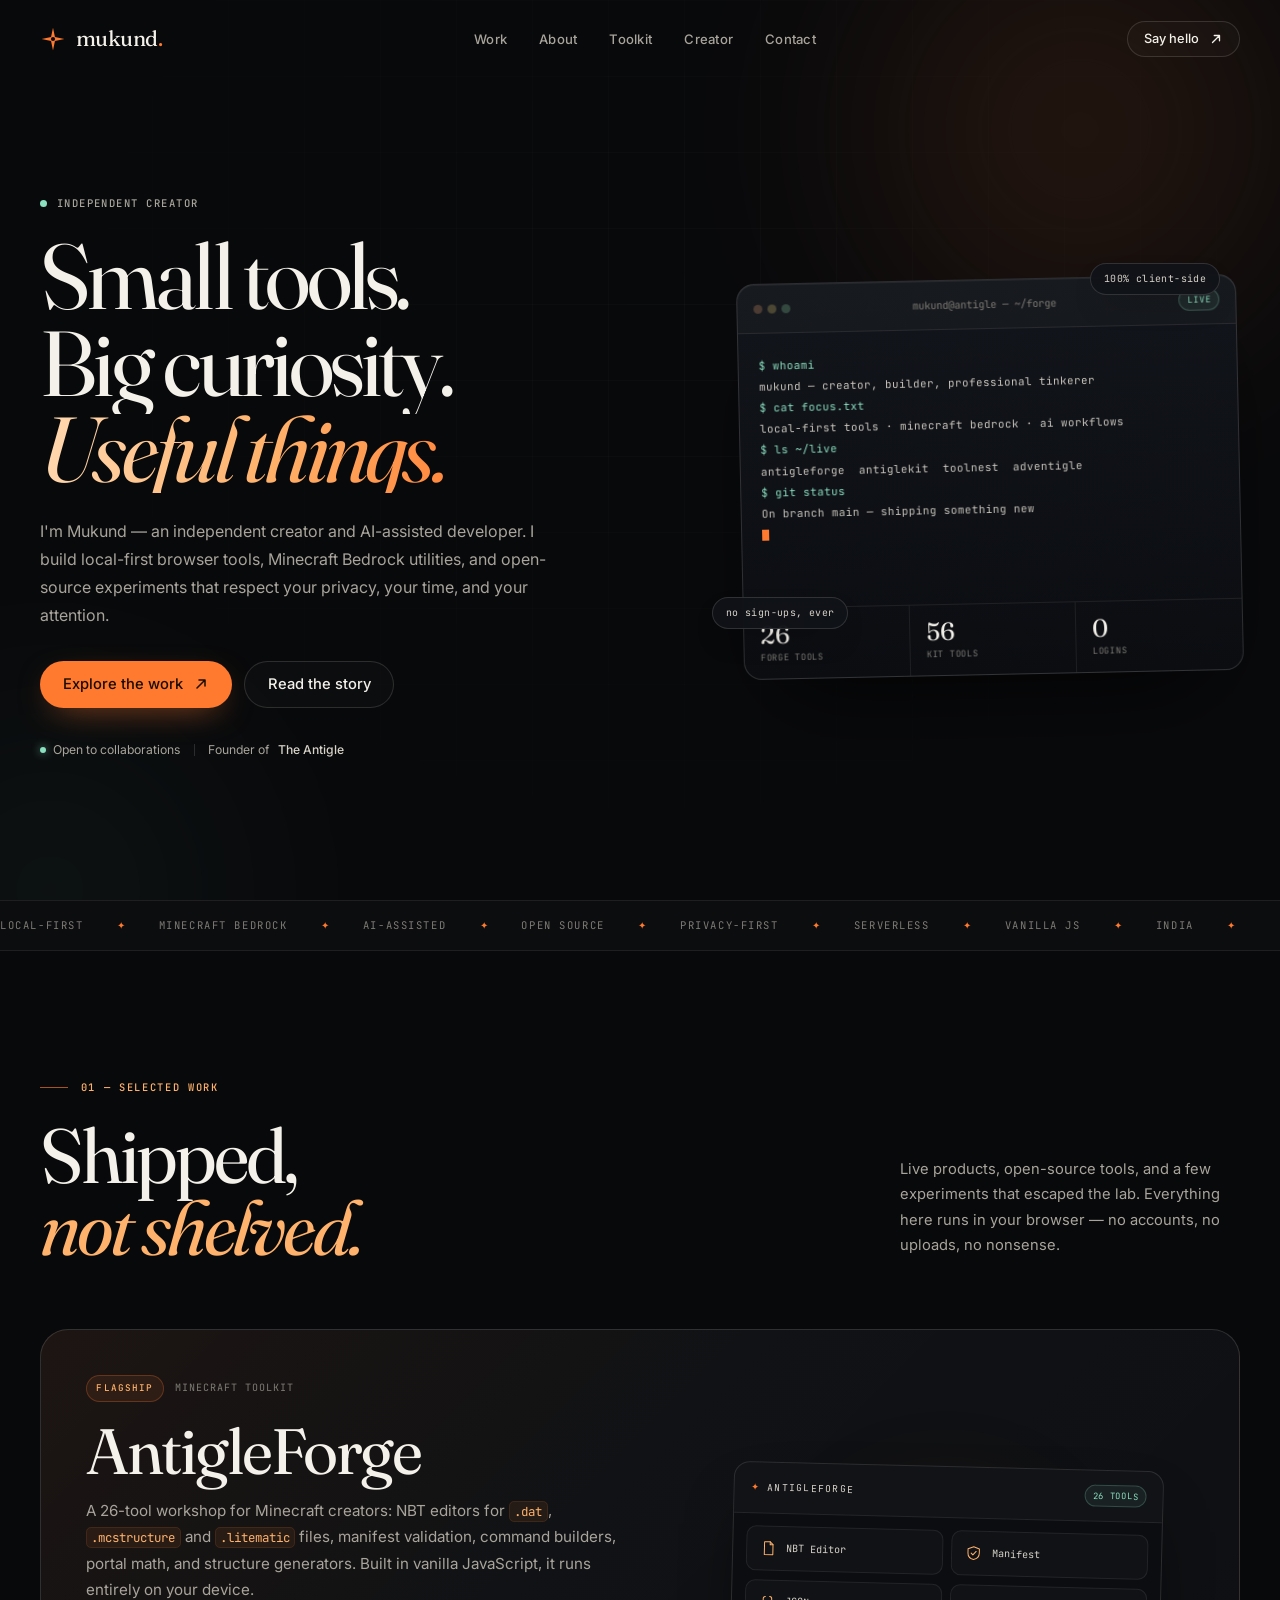
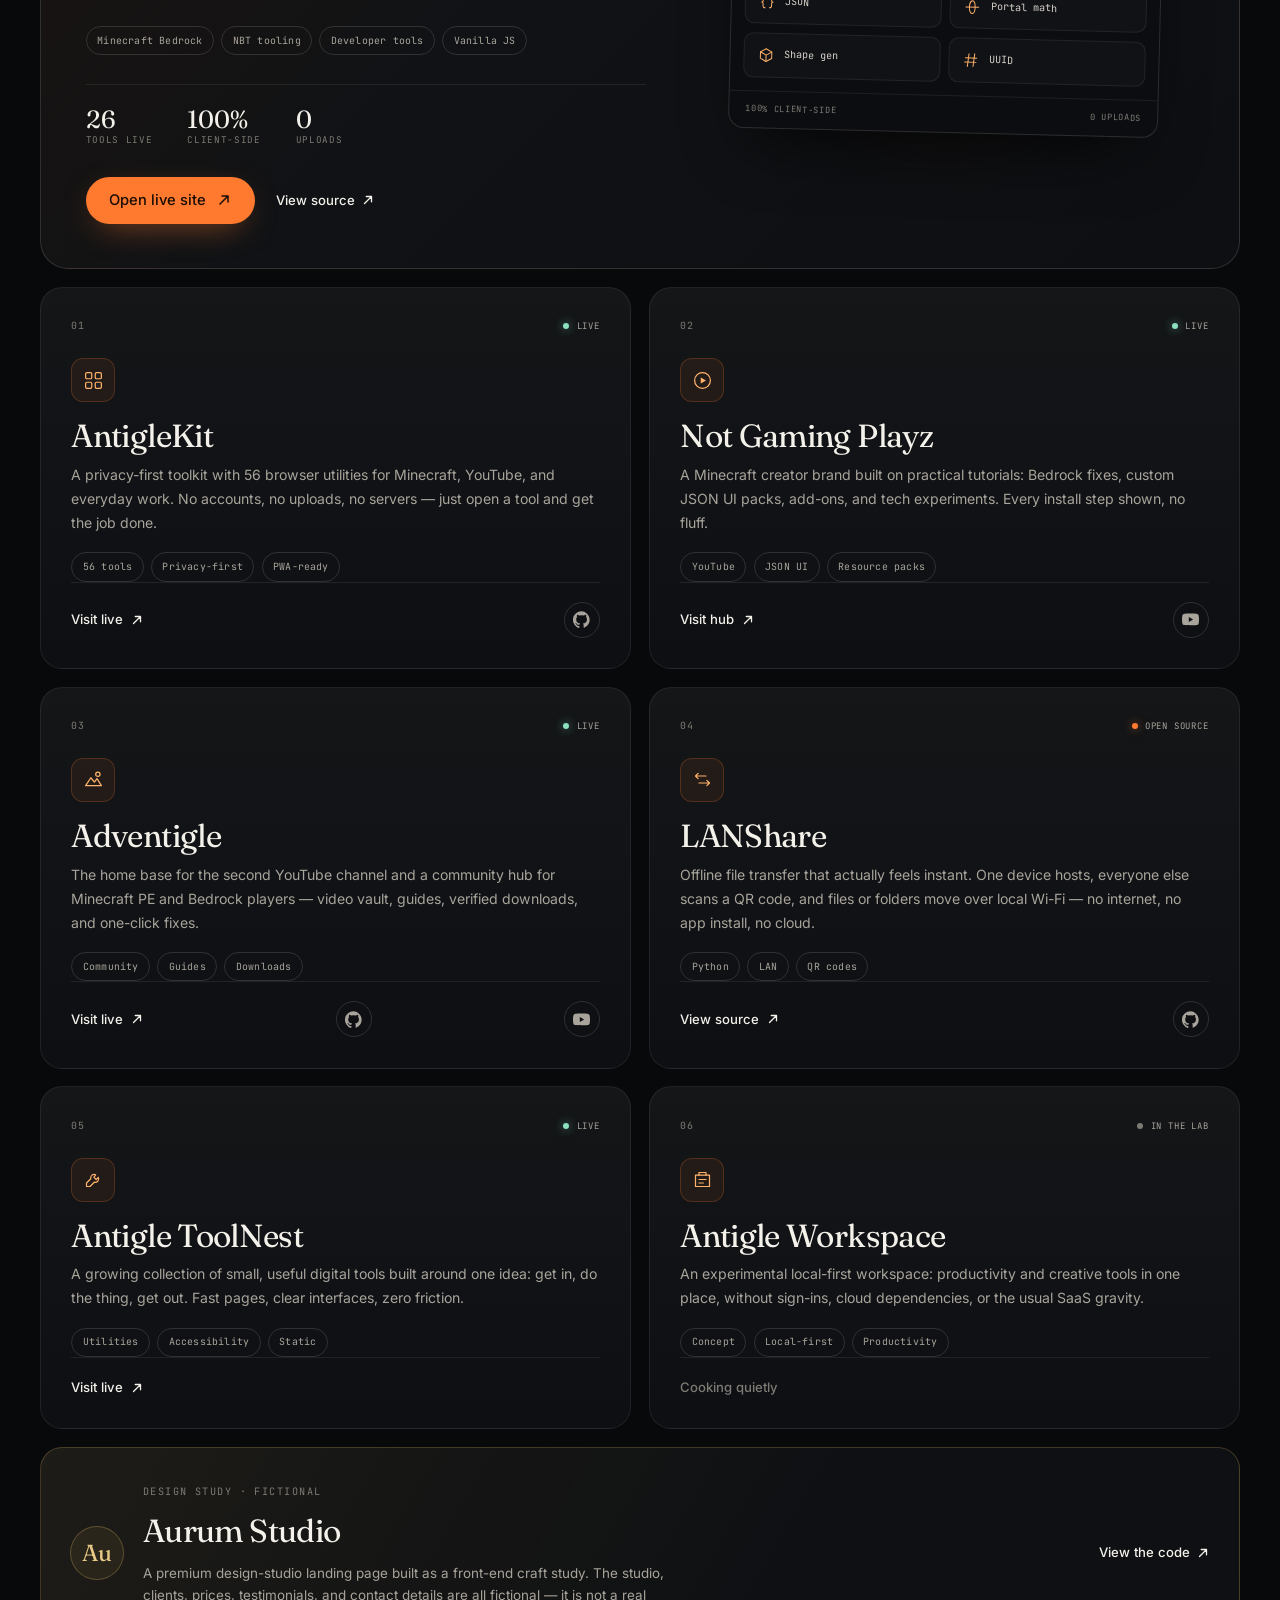
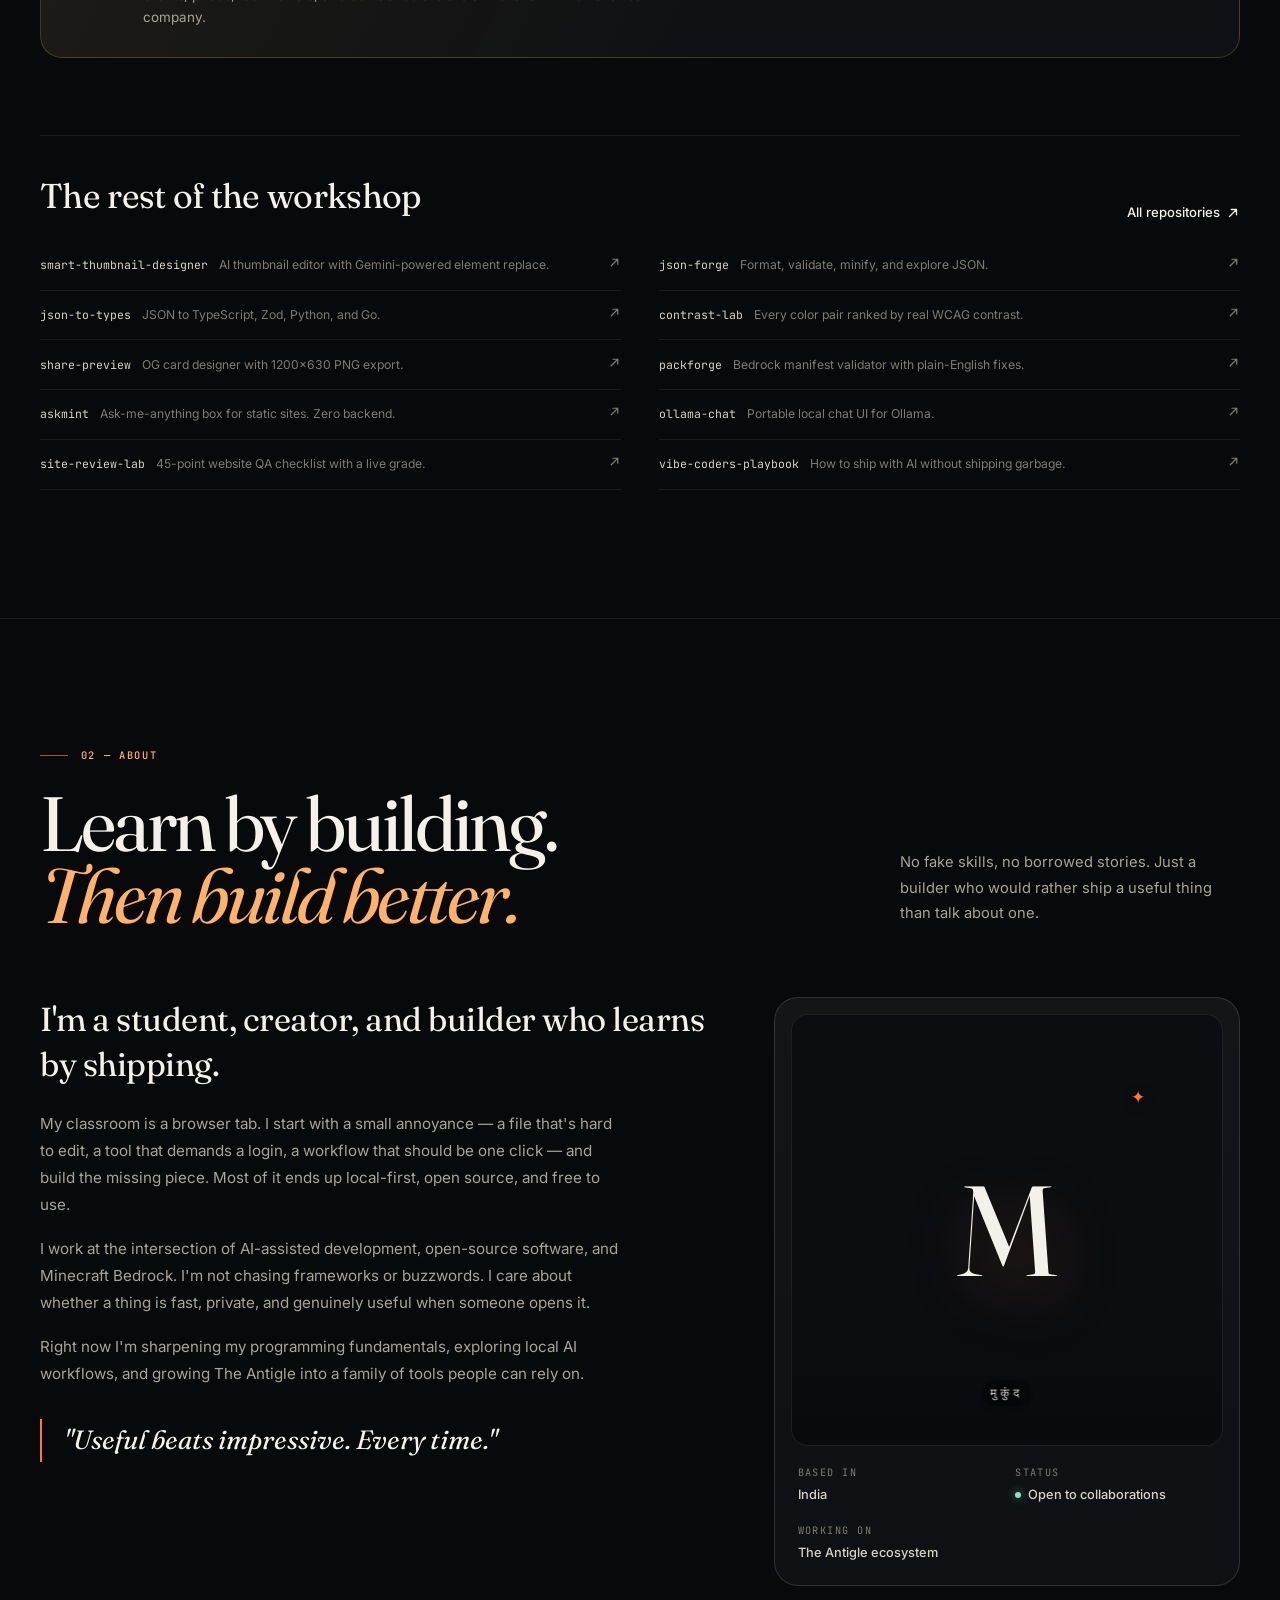
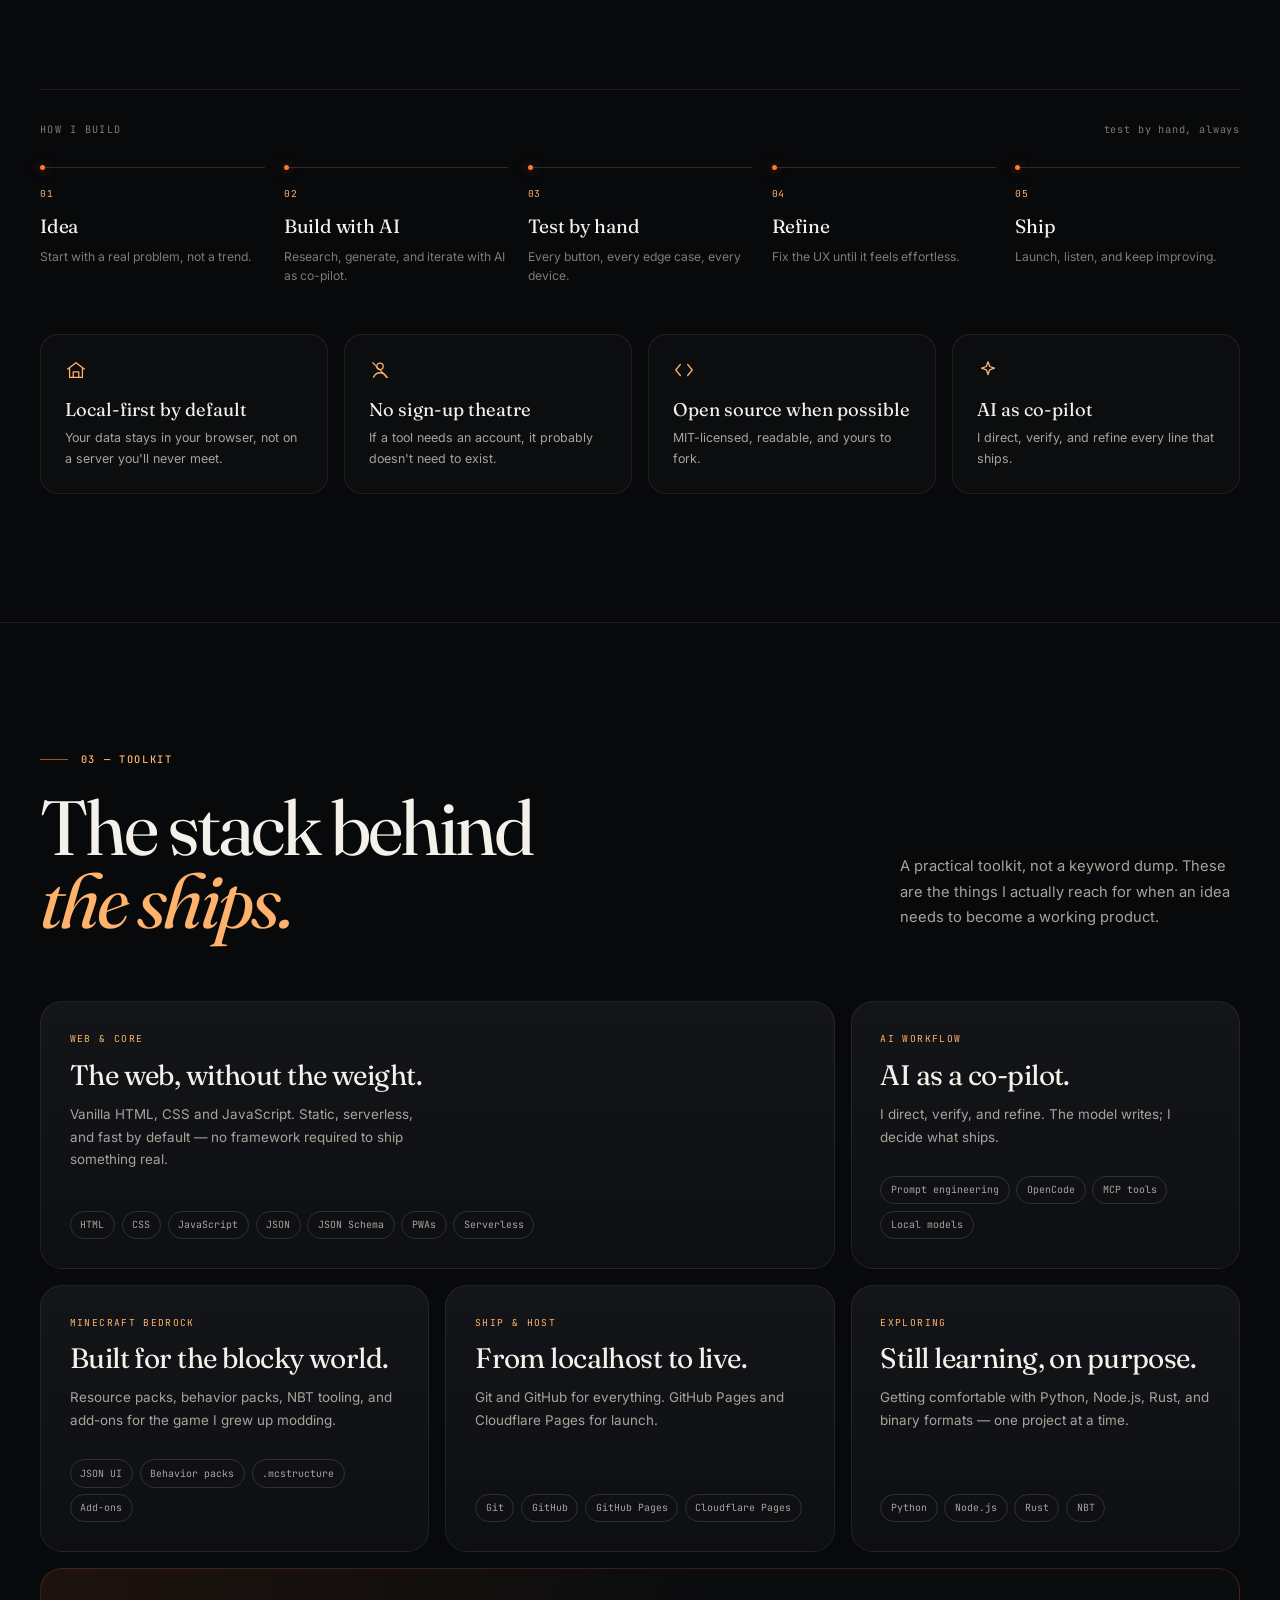
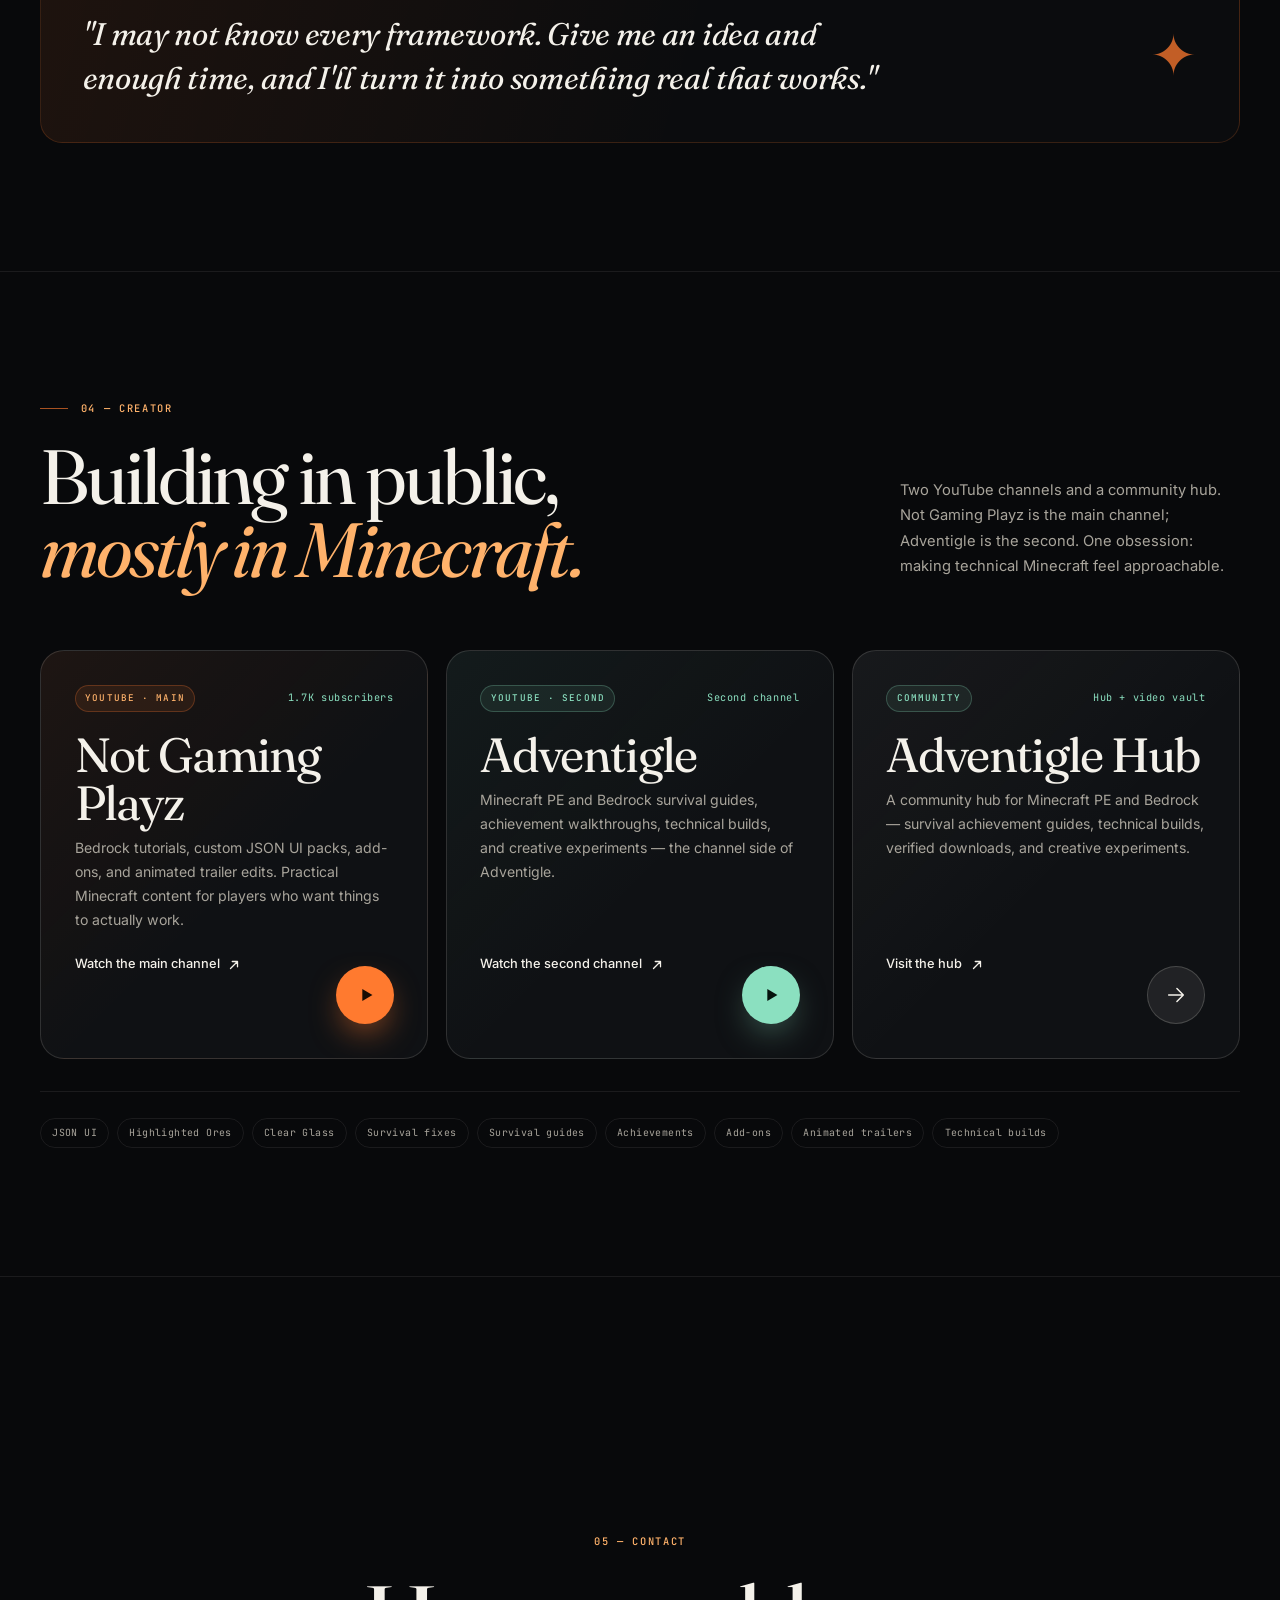
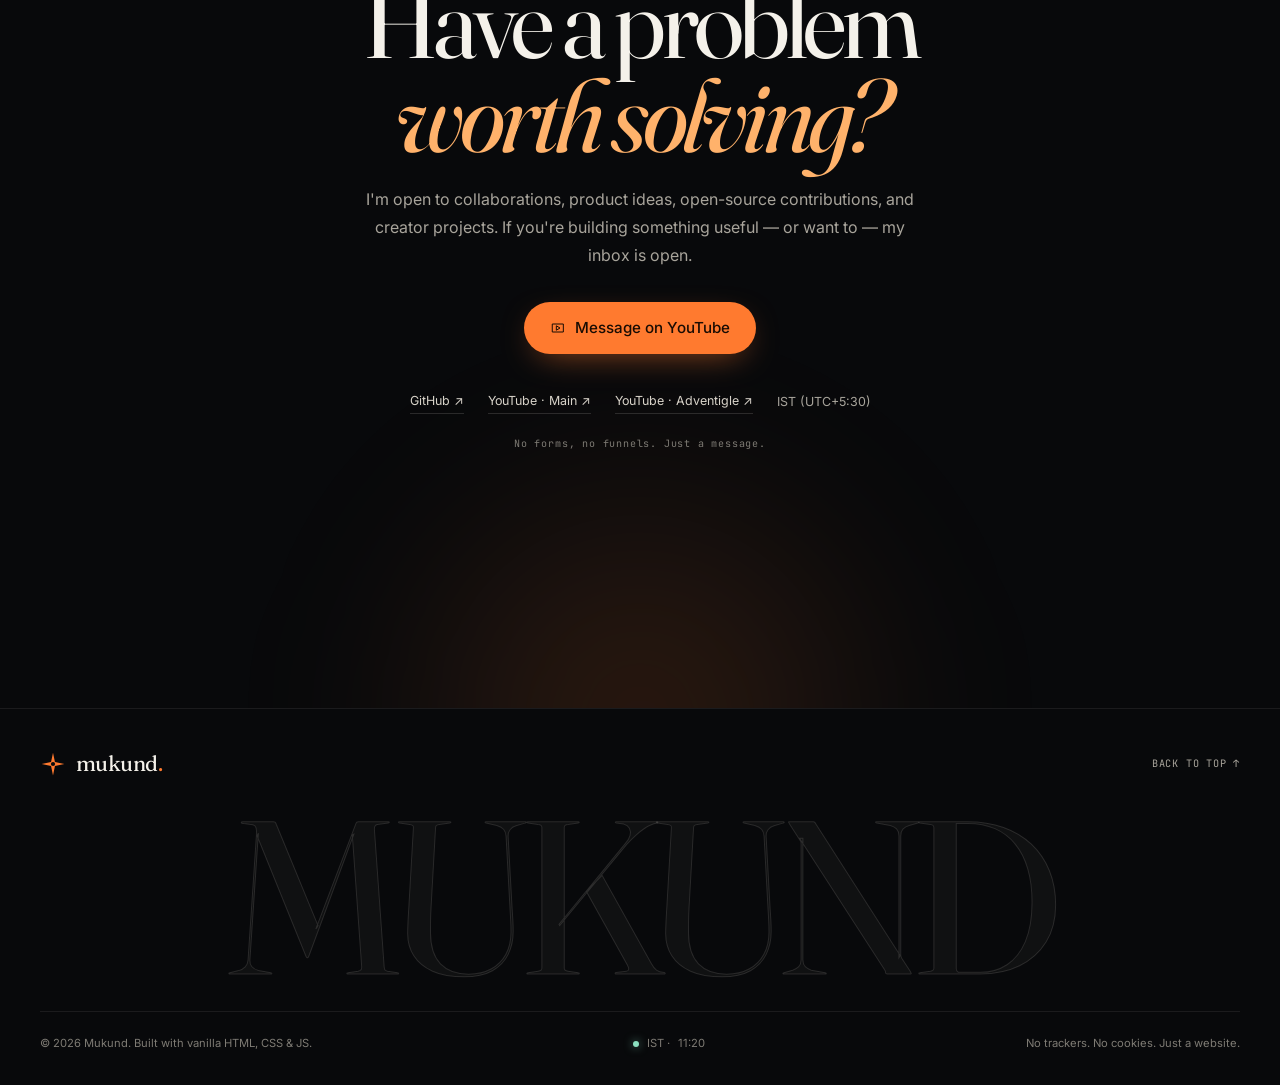
==== commit afd71e66: "Remove personal contact details, location, and portrait" ====
--- a/index.html
+++ b/index.html
@@ -4,20 +4,20 @@
   <meta charset="UTF-8">
   <meta name="viewport" content="width=device-width, initial-scale=1.0">
   <title>Mukund — Independent Creator &amp; AI-Assisted Developer</title>
-  <meta name="description" content="Mukund is an independent creator and AI-assisted developer from Delhi, building local-first browser tools, Minecraft Bedrock utilities, and open-source experiments under The Antigle. Creator of Not Gaming Playz and Adventigle.">
+  <meta name="description" content="Mukund is an independent creator and AI-assisted developer building local-first browser tools, Minecraft Bedrock utilities, and open-source experiments under The Antigle. Creator of Not Gaming Playz and Adventigle.">
   <meta name="author" content="Mukund">
   <meta name="theme-color" content="#08090b">
 
   <meta property="og:type" content="website">
   <meta property="og:title" content="Mukund — Small tools. Big curiosity. Useful things.">
-  <meta property="og:description" content="Independent creator and AI-assisted developer from Delhi. Building local-first browser tools, Minecraft Bedrock utilities, and open-source experiments. Creator of Not Gaming Playz and Adventigle.">
+  <meta property="og:description" content="Independent creator and AI-assisted developer building local-first browser tools, Minecraft Bedrock utilities, and open-source experiments. Creator of Not Gaming Playz and Adventigle.">
   <meta property="og:image" content="assets/og.png">
   <meta property="og:image:width" content="1200">
   <meta property="og:image:height" content="630">
   <meta property="og:site_name" content="Mukund">
   <meta name="twitter:card" content="summary_large_image">
   <meta name="twitter:title" content="Mukund — Small tools. Big curiosity. Useful things.">
-  <meta name="twitter:description" content="Independent creator and AI-assisted developer from Delhi. Building local-first browser tools, Minecraft Bedrock utilities, and open-source experiments. Creator of Not Gaming Playz and Adventigle.">
+  <meta name="twitter:description" content="Independent creator and AI-assisted developer building local-first browser tools, Minecraft Bedrock utilities, and open-source experiments. Creator of Not Gaming Playz and Adventigle.">
   <meta name="twitter:image" content="assets/og.png">
 
   <link rel="icon" type="image/svg+xml" href="assets/favicon.svg">
@@ -34,13 +34,7 @@
     "name": "Mukund",
     "alternateName": "mukund-buddy",
     "jobTitle": "Independent Creator & AI-Assisted Developer",
-    "description": "Independent creator and AI-assisted developer from Delhi building local-first browser tools, Minecraft Bedrock utilities, and open-source experiments under The Antigle. Creator of Not Gaming Playz and Adventigle.",
-    "email": "mailto:jmukund9625@gmail.com",
-    "address": {
-      "@type": "PostalAddress",
-      "addressLocality": "Delhi",
-      "addressCountry": "IN"
-    },
+    "description": "Independent creator and AI-assisted developer building local-first browser tools, Minecraft Bedrock utilities, and open-source experiments under The Antigle. Creator of Not Gaming Playz and Adventigle.",
     "sameAs": [
       "https://github.com/mukund-buddy",
       "https://www.youtube.com/@notgamingplayz",
@@ -75,7 +69,7 @@
       </nav>
 
       <div class="header-actions">
-        <a class="btn btn-small btn-ghost header-cta" href="mailto:jmukund9625@gmail.com">
+        <a class="btn btn-small btn-ghost header-cta" href="#contact">
           Say hello
           <svg viewBox="0 0 16 16" fill="none" stroke="currentColor" stroke-width="1.5" stroke-linecap="round" stroke-linejoin="round" aria-hidden="true"><path d="M4 12L12 4M6 4h6v6"/></svg>
         </a>
@@ -97,13 +91,12 @@
       <a href="#contact"><span>05</span>Contact</a>
     </nav>
     <div class="mobile-menu-foot">
-      <a href="mailto:jmukund9625@gmail.com">jmukund9625@gmail.com</a>
       <div class="mobile-socials">
         <a href="https://github.com/mukund-buddy" target="_blank" rel="noopener">GitHub</a>
         <a href="https://www.youtube.com/@notgamingplayz" target="_blank" rel="noopener">YouTube · Main</a>
         <a href="https://www.youtube.com/@adventigle" target="_blank" rel="noopener">YouTube · Adventigle</a>
       </div>
-      <p>Delhi, India · Open to collaborations</p>
+      <p>Open to collaborations</p>
     </div>
   </div>
 
@@ -118,13 +111,13 @@
 
       <div class="container hero-inner">
         <div class="hero-copy">
-          <p class="eyebrow"><span class="pulse-dot"></span> Independent creator · Delhi, India</p>
+          <p class="eyebrow"><span class="pulse-dot"></span> Independent creator</p>
           <h1 class="hero-title" id="hero-title">
             <span class="line"><span>Small tools.</span></span>
             <span class="line"><span>Big curiosity.</span></span>
             <span class="line"><span class="accent-italic">Useful things.</span></span>
           </h1>
-          <p class="hero-lede">I'm Mukund — an independent creator and AI-assisted developer from Delhi. I build local-first browser tools, Minecraft Bedrock utilities, and open-source experiments that respect your privacy, your time, and your attention.</p>
+          <p class="hero-lede">I'm Mukund — an independent creator and AI-assisted developer. I build local-first browser tools, Minecraft Bedrock utilities, and open-source experiments that respect your privacy, your time, and your attention.</p>
           <div class="hero-actions">
             <a class="btn btn-primary" href="#work">
               Explore the work
@@ -171,10 +164,10 @@
 
     <div class="ticker" aria-hidden="true">
       <div class="ticker-track">
-        <span>Local-first</span><i>✦</i><span>Minecraft Bedrock</span><i>✦</i><span>AI-assisted</span><i>✦</i><span>Open source</span><i>✦</i><span>Privacy-first</span><i>✦</i><span>Serverless</span><i>✦</i><span>Vanilla JS</span><i>✦</i><span>Delhi, India</span><i>✦</i>
+        <span>Local-first</span><i>✦</i><span>Minecraft Bedrock</span><i>✦</i><span>AI-assisted</span><i>✦</i><span>Open source</span><i>✦</i><span>Privacy-first</span><i>✦</i><span>Serverless</span><i>✦</i><span>Vanilla JS</span><i>✦</i><span>India</span><i>✦</i>
       </div>
       <div class="ticker-track">
-        <span>Local-first</span><i>✦</i><span>Minecraft Bedrock</span><i>✦</i><span>AI-assisted</span><i>✦</i><span>Open source</span><i>✦</i><span>Privacy-first</span><i>✦</i><span>Serverless</span><i>✦</i><span>Vanilla JS</span><i>✦</i><span>Delhi, India</span><i>✦</i>
+        <span>Local-first</span><i>✦</i><span>Minecraft Bedrock</span><i>✦</i><span>AI-assisted</span><i>✦</i><span>Open source</span><i>✦</i><span>Privacy-first</span><i>✦</i><span>Serverless</span><i>✦</i><span>Vanilla JS</span><i>✦</i><span>India</span><i>✦</i>
       </div>
     </div>
 
@@ -429,13 +422,13 @@
           <p class="section-index">02 — About</p>
           <div class="section-head-row">
             <h2 id="about-title">Learn by building.<br><em>Then build better.</em></h2>
-            <p class="section-note">No fake skills, no borrowed stories. Just a builder from Delhi who would rather ship a useful thing than talk about one.</p>
+            <p class="section-note">No fake skills, no borrowed stories. Just a builder who would rather ship a useful thing than talk about one.</p>
           </div>
         </div>
 
         <div class="about-grid">
           <div class="about-copy" data-reveal>
-            <p class="about-lead">I'm a student, creator, and builder from Delhi who learns by shipping.</p>
+            <p class="about-lead">I'm a student, creator, and builder who learns by shipping.</p>
             <p>My classroom is a browser tab. I start with a small annoyance — a file that's hard to edit, a tool that demands a login, a workflow that should be one click — and build the missing piece. Most of it ends up local-first, open source, and free to use.</p>
             <p>I work at the intersection of AI-assisted development, open-source software, and Minecraft Bedrock. I'm not chasing frameworks or buzzwords. I care about whether a thing is fast, private, and genuinely useful when someone opens it.</p>
             <p>Right now I'm sharpening my programming fundamentals, exploring local AI workflows, and growing The Antigle into a family of tools people can rely on.</p>
@@ -445,13 +438,11 @@
           <aside class="identity-card spotlight" data-reveal aria-label="Mukund's identity card">
             <div class="identity-visual" aria-hidden="true">
               <span class="monogram">M</span>
-              <img class="identity-portrait" src="assets/me.png" alt="" width="768" height="768" loading="lazy" decoding="async">
               <span class="identity-spark">✦</span>
               <span class="identity-hindi">मुकुंद</span>
             </div>
             <div class="identity-meta">
-              <div><span class="label">Based in</span><strong>Delhi, India</strong></div>
-              <div><span class="label">Coordinates</span><strong>28.61° N, 77.20° E</strong></div>
+              <div><span class="label">Based in</span><strong>India</strong></div>
               <div><span class="label">Status</span><strong class="status-live"><span class="dot"></span> Open to collaborations</strong></div>
               <div><span class="label">Working on</span><strong>The Antigle ecosystem</strong></div>
             </div>
@@ -618,22 +609,18 @@
         <h2 id="contact-title">Have a problem<br><em>worth solving?</em></h2>
         <p class="contact-lede">I'm open to collaborations, product ideas, open-source contributions, and creator projects. If you're building something useful — or want to — my inbox is open.</p>
         <div class="contact-actions">
-          <a class="btn btn-primary btn-large" href="mailto:jmukund9625@gmail.com">
-            <svg viewBox="0 0 24 24" fill="none" stroke="currentColor" stroke-width="1.5" stroke-linecap="round" stroke-linejoin="round" aria-hidden="true"><rect x="3" y="5" width="18" height="14" rx="2"/><path d="M3 7l9 6 9-6"/></svg>
-            jmukund9625@gmail.com
+          <a class="btn btn-primary btn-large" href="https://www.youtube.com/@notgamingplayz" target="_blank" rel="noopener">
+            <svg viewBox="0 0 24 24" fill="none" stroke="currentColor" stroke-width="1.5" stroke-linecap="round" stroke-linejoin="round" aria-hidden="true"><path d="M4 6h16v12H4z"/><path d="M10 9l5 3-5 3z"/></svg>
+            Message on YouTube
           </a>
-          <button class="btn btn-ghost btn-large copy-btn" type="button" data-copy="jmukund9625@gmail.com">
-            <svg viewBox="0 0 24 24" fill="none" stroke="currentColor" stroke-width="1.5" stroke-linecap="round" stroke-linejoin="round" aria-hidden="true"><rect x="9" y="9" width="11" height="11" rx="2"/><path d="M5 15V6a2 2 0 0 1 2-2h9"/></svg>
-            <span>Copy email</span>
-          </button>
         </div>
         <div class="contact-meta">
           <a href="https://github.com/mukund-buddy" target="_blank" rel="noopener">GitHub <span aria-hidden="true">↗</span></a>
           <a href="https://www.youtube.com/@notgamingplayz" target="_blank" rel="noopener">YouTube · Main <span aria-hidden="true">↗</span></a>
           <a href="https://www.youtube.com/@adventigle" target="_blank" rel="noopener">YouTube · Adventigle <span aria-hidden="true">↗</span></a>
-          <span>Delhi, India · IST (UTC+5:30)</span>
-        </div>
-        <p class="contact-note">No forms, no funnels. Just email.</p>
+          <span>IST (UTC+5:30)</span>
+        </div>
+        <p class="contact-note">No forms, no funnels. Just a message.</p>
       </div>
     </section>
   </main>
@@ -655,7 +642,7 @@
 
       <div class="footer-bottom">
         <p>© <span id="year">2026</span> Mukund. Built with vanilla HTML, CSS &amp; JS.</p>
-        <p class="footer-time"><span class="dot"></span> Delhi · <span id="delhi-time">--:--</span> IST</p>
+        <p class="footer-time"><span class="dot"></span> IST · <span id="local-time">--:--</span></p>
         <p>No trackers. No cookies. Just a website.</p>
       </div>
     </div>
